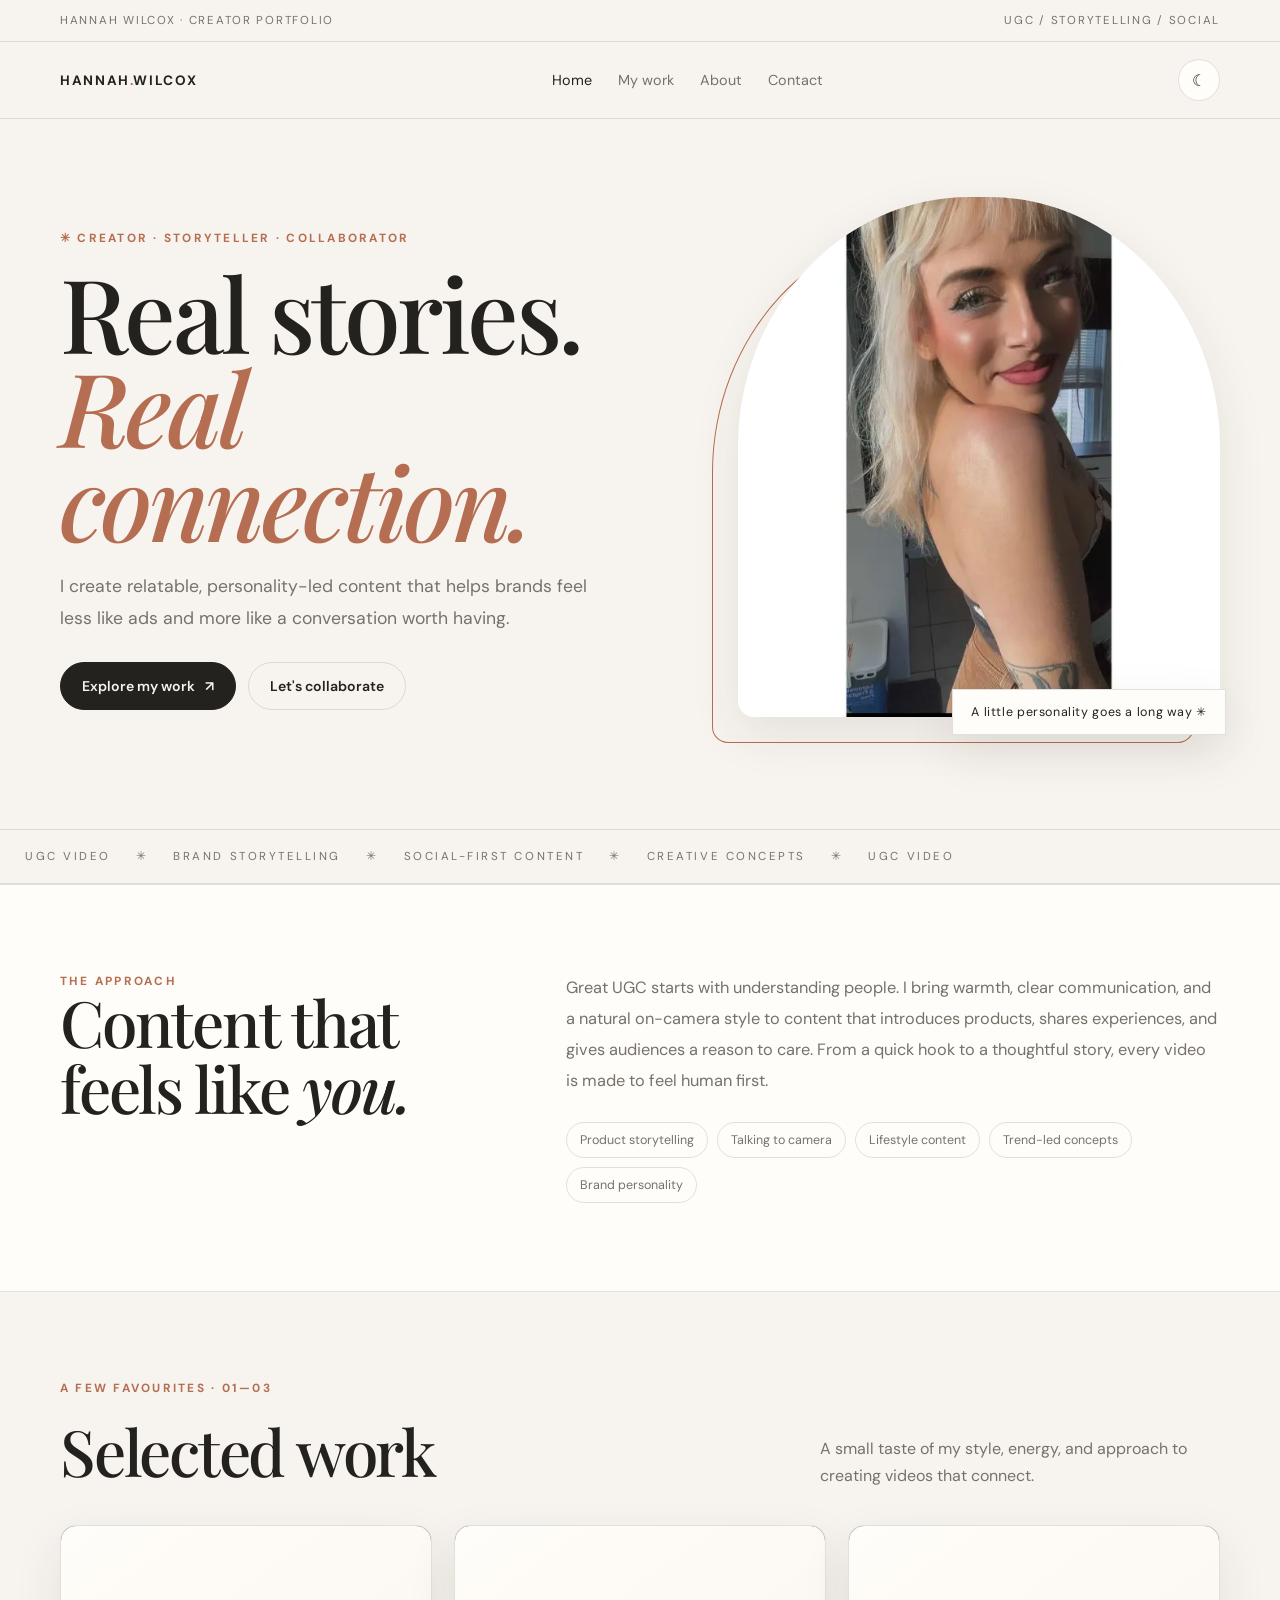
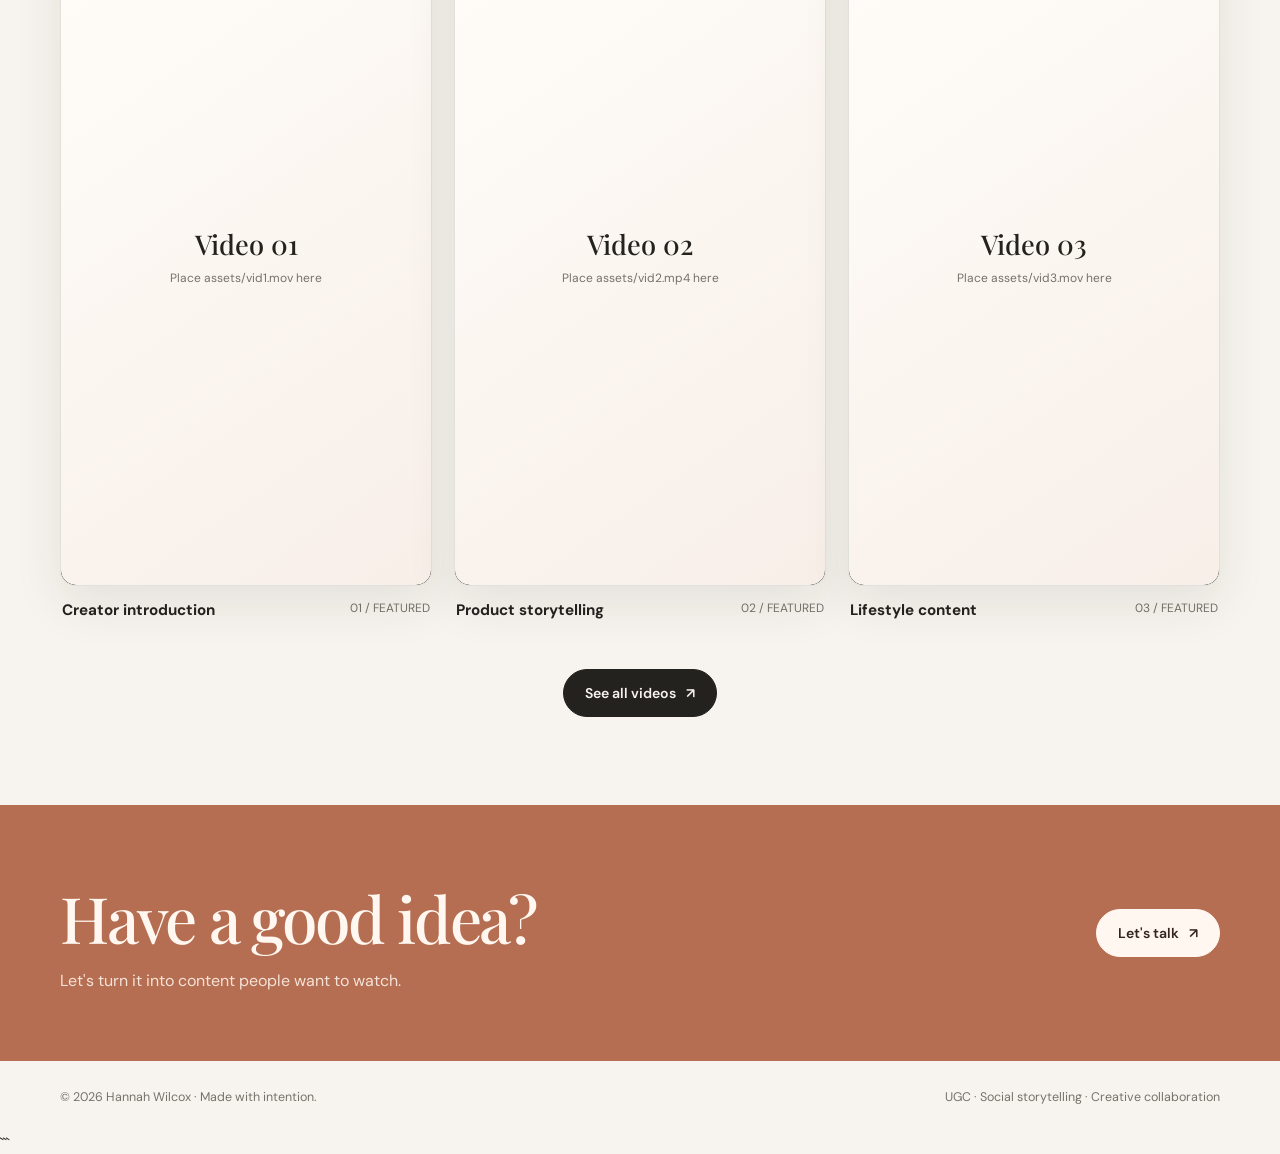
==== index.html @ 28f9214d "Update index.html" ====
<!doctype html><html lang="en" data-theme="light"><head><meta charset="utf-8"><meta name="viewport" content="width=device-width,initial-scale=1"><meta name="description" content="Hannah Wilcox — UGC creator and social media storyteller. Authentic, thoughtful content for brands."><title>Hannah Wilcox — UGC Creator</title><link rel="stylesheet" href="style.css"></head><body>
<div class="topline"><div class="wrap"><span>Hannah Wilcox · Creator portfolio</span><span>UGC / Storytelling / Social</span></div></div>
<header class="nav"><div class="wrap nav-inner"><a class="brand" href="index.html">HANNAH<span>.</span>WILCOX</a><nav class="navlinks"><a class="active" href="index.html">Home</a><a href="work.html">My work</a><a href="about.html">About</a><a href="contact.html">Contact</a></nav><div class="nav-actions"><button class="theme-toggle" data-theme-toggle aria-label="Toggle light and dark mode">☾</button><button class="menu-toggle" aria-label="Open menu" aria-expanded="false">☰</button></div></div></header>
<main><section class="hero"><div class="wrap hero-grid"><div><div class="eyebrow">✳ Creator · storyteller · collaborator</div><h1>Real stories.<br><em>Real connection.</em></h1><p class="hero-copy">I create relatable, personality-led content that helps brands feel less like ads and more like a conversation worth having.</p><div class="actions"><a class="btn" href="work.html">Explore my work <span>↗</span></a><a class="btn btn-outline" href="contact.html">Let's collaborate</a></div></div><div class="hero-photo"><img src="assets/pic1.webp" alt="Hannah Wilcox, UGC creator" onerror="this.style.objectFit='contain';this.style.padding='25px';this.alt='Add your portrait as assets/pic1.webp';this.src='data:image/svg+xml,%3Csvg xmlns=%22http://www.w3.org/2000/svg%22 width=%22600%22 height=%22700%22 viewBox=%220 0 600 700%22%3E%3Crect width=%22600%22 height=%22700%22 fill=%22%23e9ddd3%22/%3E%3Ctext x=%22300%22 y=%22330%22 text-anchor=%22middle%22 font-family=%22Arial%22 font-size=%2230%22 fill=%22%23776b60%22%3EAdd pic1.jpg%3C/text%3E%3Ctext x=%22300%22 y=%22370%22 text-anchor=%22middle%22 font-family=%22Arial%22 font-size=%2218%22 fill=%22%23776b60%22%3Eto the assets folder%3C/text%3E%3C/svg%3E';"><div class="photo-note">A little personality goes a long way ✳</div></div></div></section>
<div class="marquee"><span>UGC VIDEO</span>✳<span>BRAND STORYTELLING</span>✳<span>SOCIAL-FIRST CONTENT</span>✳<span>CREATIVE CONCEPTS</span>✳<span>UGC VIDEO</span></div>
<section class="section ugc-band"><div class="wrap ugc-grid"><div><div class="eyebrow">The approach</div><h2>Content that feels like <em>you.</em></h2></div><div><p class="ugc-text">Great UGC starts with understanding people. I bring warmth, clear communication, and a natural on-camera style to content that introduces products, shares experiences, and gives audiences a reason to care. From a quick hook to a thoughtful story, every video is made to feel human first.</p><div class="pill-list"><span class="pill">Product storytelling</span><span class="pill">Talking to camera</span><span class="pill">Lifestyle content</span><span class="pill">Trend-led concepts</span><span class="pill">Brand personality</span></div></div></div></section>
<section class="section"><div class="wrap"><div class="section-head"><div><div class="eyebrow">A few favourites · 01—03</div><h2>Selected work</h2></div><p>A small taste of my style, energy, and approach to creating videos that connect.</p></div><div class="video-grid" id="featured-videos"></div><div class="center-action"><a class="btn" href="work.html">See all videos <span>↗</span></a></div></div></section>
<section class="cta"><div class="wrap"><div><h2>Have a good idea?</h2><p>Let's turn it into content people want to watch.</p></div><a class="btn" href="contact.html">Let's talk <span>↗</span></a></div></section></main>
<footer class="footer"><div class="wrap"><span>© 2026 Hannah Wilcox · Made with intention.</span><span>UGC · Social storytelling · Creative collaboration</span></div></footer><script src="script.js"> ```html
<script src="script.js"></script>
<script>
const names = [
  'Creator introduction',
  'Product storytelling',
  'Lifestyle content'
];

const videoFiles = [
  'vid1.mov',
  'vid2.mp4',
  'vid3.mov'
];

document.getElementById('featured-videos').innerHTML = names.map((name, i) => `
  <article class="video-card">
    <div class="video-frame">
      <video data-video controls playsinline preload="metadata"
        src="assets/${videoFiles[i]}"></video>
      <div class="video-placeholder">
        <strong>Video 0${i + 1}</strong>
        <small>Place assets/${videoFiles[i]} here</small>
      </div>
    </div>
    <div class="video-meta">
      <h3>${name}</h3>
      <span>0${i + 1} / FEATURED</span>
    </div>
  </article>
`).join('');
</script>
</body>
</html>
```
---- style.css ----
@import url('https://fonts.googleapis.com/css2?family=DM+Sans:wght@400;500;600;700&family=Playfair+Display:wght@500;600;700&display=swap');
:root{--bg:#f7f4ef;--surface:#fffdf9;--text:#24221f;--muted:#77716a;--line:rgba(36,34,31,.13);--accent:#b56e51;--accent2:#e4b29b;--shadow:0 18px 50px rgba(49,35,25,.09)}
[data-theme="dark"]{--bg:#171715;--surface:#22221f;--text:#f5f0e9;--muted:#b8afa5;--line:rgba(245,240,233,.15);--accent:#e3a084;--accent2:#f3c4ae;--shadow:0 18px 50px rgba(0,0,0,.25)}
*{box-sizing:border-box}html{scroll-behavior:smooth}body{margin:0;background:var(--bg);color:var(--text);font-family:'DM Sans',sans-serif;transition:background .3s,color .3s}a{color:inherit;text-decoration:none}img,video{max-width:100%;display:block}button{font:inherit}.wrap{width:min(1160px,calc(100% - 42px));margin:auto}.topline{padding:13px 0;border-bottom:1px solid var(--line);font-size:.72rem;letter-spacing:.15em;text-transform:uppercase;color:var(--muted)}.topline .wrap{display:flex;justify-content:space-between;gap:12px}.nav{position:sticky;top:0;z-index:10;background:color-mix(in srgb,var(--bg) 90%,transparent);backdrop-filter:blur(16px);border-bottom:1px solid var(--line)}.nav-inner{height:76px;display:flex;align-items:center;justify-content:space-between;gap:24px}.brand{font-weight:700;letter-spacing:.12em;font-size:.85rem;text-transform:uppercase}.brand span{color:var(--accent)}.navlinks{display:flex;align-items:center;gap:26px;font-size:.9rem}.navlinks a{color:var(--muted);transition:color .2s}.navlinks a:hover,.navlinks a.active{color:var(--text)}.nav-actions{display:flex;align-items:center;gap:12px}.theme-toggle{border:1px solid var(--line);background:var(--surface);color:var(--text);border-radius:999px;width:42px;height:42px;cursor:pointer;display:grid;place-items:center}.menu-toggle{display:none;border:1px solid var(--line);background:var(--surface);color:var(--text);border-radius:50%;width:42px;height:42px}.btn{position:relative;overflow:hidden;display:inline-flex;align-items:center;justify-content:center;gap:10px;padding:14px 21px;border-radius:999px;background:var(--text);color:var(--bg);border:1px solid var(--text);font-weight:600;font-size:.88rem;transition:transform .25s,box-shadow .25s,background .25s;cursor:pointer}.btn:before{content:"";position:absolute;top:-60%;left:-70%;width:45%;height:220%;transform:rotate(25deg);background:linear-gradient(90deg,transparent,rgba(255,255,255,.58),transparent);transition:left .65s}.btn:hover:before{left:135%}.btn:hover{transform:translateY(-3px);box-shadow:0 8px 26px color-mix(in srgb,var(--accent) 35%,transparent)}.btn-outline{background:transparent;color:var(--text);border-color:var(--line)}.eyebrow{font-size:.74rem;text-transform:uppercase;letter-spacing:.19em;color:var(--accent);font-weight:700}.hero{padding:78px 0 86px}.hero-grid{display:grid;grid-template-columns:1.05fr .95fr;align-items:center;gap:clamp(35px,7vw,100px)}h1,h2,h3,p{margin-top:0}h1,h2,.serif{font-family:'Playfair Display',serif;font-weight:500;letter-spacing:-.035em}h1{font-size:clamp(3.6rem,8vw,7.5rem);line-height:.92;margin:19px 0 24px}h1 em{font-style:italic;color:var(--accent)}.hero-copy{font-size:1.1rem;line-height:1.8;color:var(--muted);max-width:570px}.actions{display:flex;flex-wrap:wrap;gap:12px;margin-top:28px}.hero-photo{position:relative;padding:0 0 26px 26px}.hero-photo:before{content:"";position:absolute;inset:26px 26px 0 0;border:1px solid var(--accent);border-radius:48% 48% 16px 16px}.hero-photo img{position:relative;width:100%;height:520px;object-fit:cover;border-radius:48% 48% 16px 16px;background:var(--surface);box-shadow:var(--shadow)}.photo-note{position:absolute;right:-6px;bottom:8px;background:var(--surface);border:1px solid var(--line);padding:14px 18px;box-shadow:var(--shadow);font-size:.78rem;letter-spacing:.05em}.marquee{overflow:hidden;border-block:1px solid var(--line);padding:19px 0;color:var(--muted);font-size:.72rem;letter-spacing:.22em;text-transform:uppercase;white-space:nowrap}.marquee span{padding:0 25px}.section{padding:88px 0}.section-head{display:flex;align-items:end;justify-content:space-between;gap:25px;margin-bottom:32px}.section-head h2,.page-intro h1{font-size:clamp(2.5rem,5vw,4.5rem);margin:12px 0 0}.section-head p{color:var(--muted);max-width:400px;line-height:1.7;margin-bottom:4px}.ugc-band{background:var(--surface);border-block:1px solid var(--line)}.ugc-grid{display:grid;grid-template-columns:.8fr 1.2fr;gap:70px;align-items:start}.ugc-grid h2{font-size:clamp(2.8rem,5vw,4.8rem);line-height:1.03}.ugc-text{color:var(--muted);line-height:1.9;font-size:1.02rem}.pill-list{display:flex;flex-wrap:wrap;gap:9px;margin-top:25px}.pill{border:1px solid var(--line);border-radius:999px;padding:9px 13px;font-size:.78rem;color:var(--muted)}.video-grid{display:grid;grid-template-columns:repeat(3,minmax(0,1fr));gap:22px}.video-card{min-width:0}.video-frame{aspect-ratio:9/16;position:relative;overflow:hidden;border-radius:16px;background:var(--surface);border:1px solid var(--line);box-shadow:var(--shadow)}.video-frame video{width:100%;height:100%;object-fit:cover}.video-placeholder{position:absolute;inset:0;display:flex;flex-direction:column;align-items:center;justify-content:center;text-align:center;padding:20px;color:var(--muted);background:linear-gradient(145deg,var(--surface),color-mix(in srgb,var(--accent) 10%,var(--surface)))}.video-placeholder strong{font-family:'Playfair Display',serif;font-size:1.7rem;color:var(--text);font-weight:500}.video-placeholder small{margin-top:8px;font-size:.75rem}.video-meta{display:flex;justify-content:space-between;gap:10px;padding:14px 2px}.video-meta h3{font-size:.95rem;margin:0}.video-meta span{font-size:.75rem;color:var(--muted)}.center-action{text-align:center;margin-top:35px}.cta{padding:70px 0;background:var(--accent);color:#fff7f0}.cta .wrap{display:flex;align-items:center;justify-content:space-between;gap:30px}.cta h2{font-size:clamp(2.4rem,5vw,4rem);margin:0 0 10px}.cta p{margin:0;color:rgba(255,247,240,.85)}.cta .btn{background:#fff7f0;color:#34251e;border-color:#fff7f0;flex-shrink:0}.footer{padding:28px 0;color:var(--muted);font-size:.78rem}.footer .wrap{display:flex;justify-content:space-between;gap:15px;flex-wrap:wrap}.page-intro{padding:78px 0 45px}.page-intro p{max-width:620px;color:var(--muted);line-height:1.8;font-size:1.05rem;margin-top:20px}.work-grid{display:grid;grid-template-columns:repeat(4,minmax(0,1fr));gap:24px 17px;padding-bottom:85px}.work-grid .video-frame{border-radius:12px}.work-grid .video-placeholder strong{font-size:1.25rem}.about-grid,.contact-grid{display:grid;grid-template-columns:.85fr 1.15fr;gap:clamp(35px,7vw,95px);align-items:start}.portrait{position:sticky;top:120px}.portrait img{width:100%;height:550px;object-fit:cover;border-radius:48% 48% 15px 15px;background:var(--surface);box-shadow:var(--shadow)}.portrait-caption{margin-top:15px;color:var(--muted);font-size:.78rem;letter-spacing:.08em;text-transform:uppercase}.prose{color:var(--muted);line-height:1.95}.prose h2{font-size:2.4rem;color:var(--text);margin:38px 0 12px}.prose h2:first-child{margin-top:0}.prose strong{color:var(--text)}.experience-list{list-style:none;padding:0;margin:20px 0}.experience-list li{border-top:1px solid var(--line);padding:18px 0}.experience-list li:last-child{border-bottom:1px solid var(--line)}.contact-options{display:grid;gap:13px;margin:28px 0}.contact-option{padding:20px;border:1px solid var(--line);border-radius:15px;background:var(--surface);display:flex;align-items:center;justify-content:space-between;gap:15px;transition:transform .2s,border-color .2s}.contact-option:hover{transform:translateY(-3px);border-color:var(--accent)}.contact-option small{display:block;color:var(--muted);margin-bottom:5px}.contact-option strong{font-size:1rem;overflow-wrap:anywhere}.contact-option .arrow{color:var(--accent);font-size:1.3rem}.contact-note{color:var(--muted);line-height:1.8}.fineprint{font-size:.8rem;color:var(--muted);line-height:1.7}.hidden{display:none!important}
@media(max-width:850px){.navlinks{gap:15px}.navlinks a{font-size:.82rem}.hero-grid{gap:35px}.hero-photo img{height:430px}.ugc-grid{gap:35px}.work-grid{grid-template-columns:repeat(3,minmax(0,1fr))}.about-grid,.contact-grid{gap:35px}.portrait img{height:440px}}
@media(max-width:650px){.wrap{width:min(100% - 30px,1160px)}.topline .wrap{font-size:.62rem}.nav-inner{height:67px}.menu-toggle{display:grid;place-items:center}.navlinks{display:none;position:absolute;top:66px;left:0;right:0;padding:18px 22px 22px;background:var(--bg);border-bottom:1px solid var(--line);flex-direction:column;align-items:stretch;gap:0}.navlinks.open{display:flex}.navlinks a{padding:13px 0;border-bottom:1px solid var(--line);font-size:.95rem}.navlinks a:last-child{border-bottom:0}.hero{padding:50px 0 60px}.hero-grid{grid-template-columns:1fr;gap:38px}.hero-copy{font-size:1rem}.hero-photo{max-width:440px;margin:auto;width:100%}.hero-photo img{height:460px}.section{padding:62px 0}.section-head{align-items:start;flex-direction:column}.ugc-grid{grid-template-columns:1fr;gap:12px}.video-grid{gap:12px}.video-frame{border-radius:10px}.video-placeholder{padding:8px}.video-placeholder strong{font-size:1.1rem}.video-placeholder small{font-size:.65rem}.video-meta{display:block}.video-meta h3{font-size:.8rem;margin-bottom:4px}.video-meta span{font-size:.68rem}.cta .wrap{align-items:flex-start;flex-direction:column}.work-grid{grid-template-columns:repeat(2,minmax(0,1fr));gap:20px 12px}.page-intro{padding:55px 0 30px}.about-grid,.contact-grid{grid-template-columns:1fr}.portrait{position:static;max-width:420px}.portrait img{height:440px}.contact-option{padding:16px}.footer .wrap{flex-direction:column}.actions .btn{width:100%}}
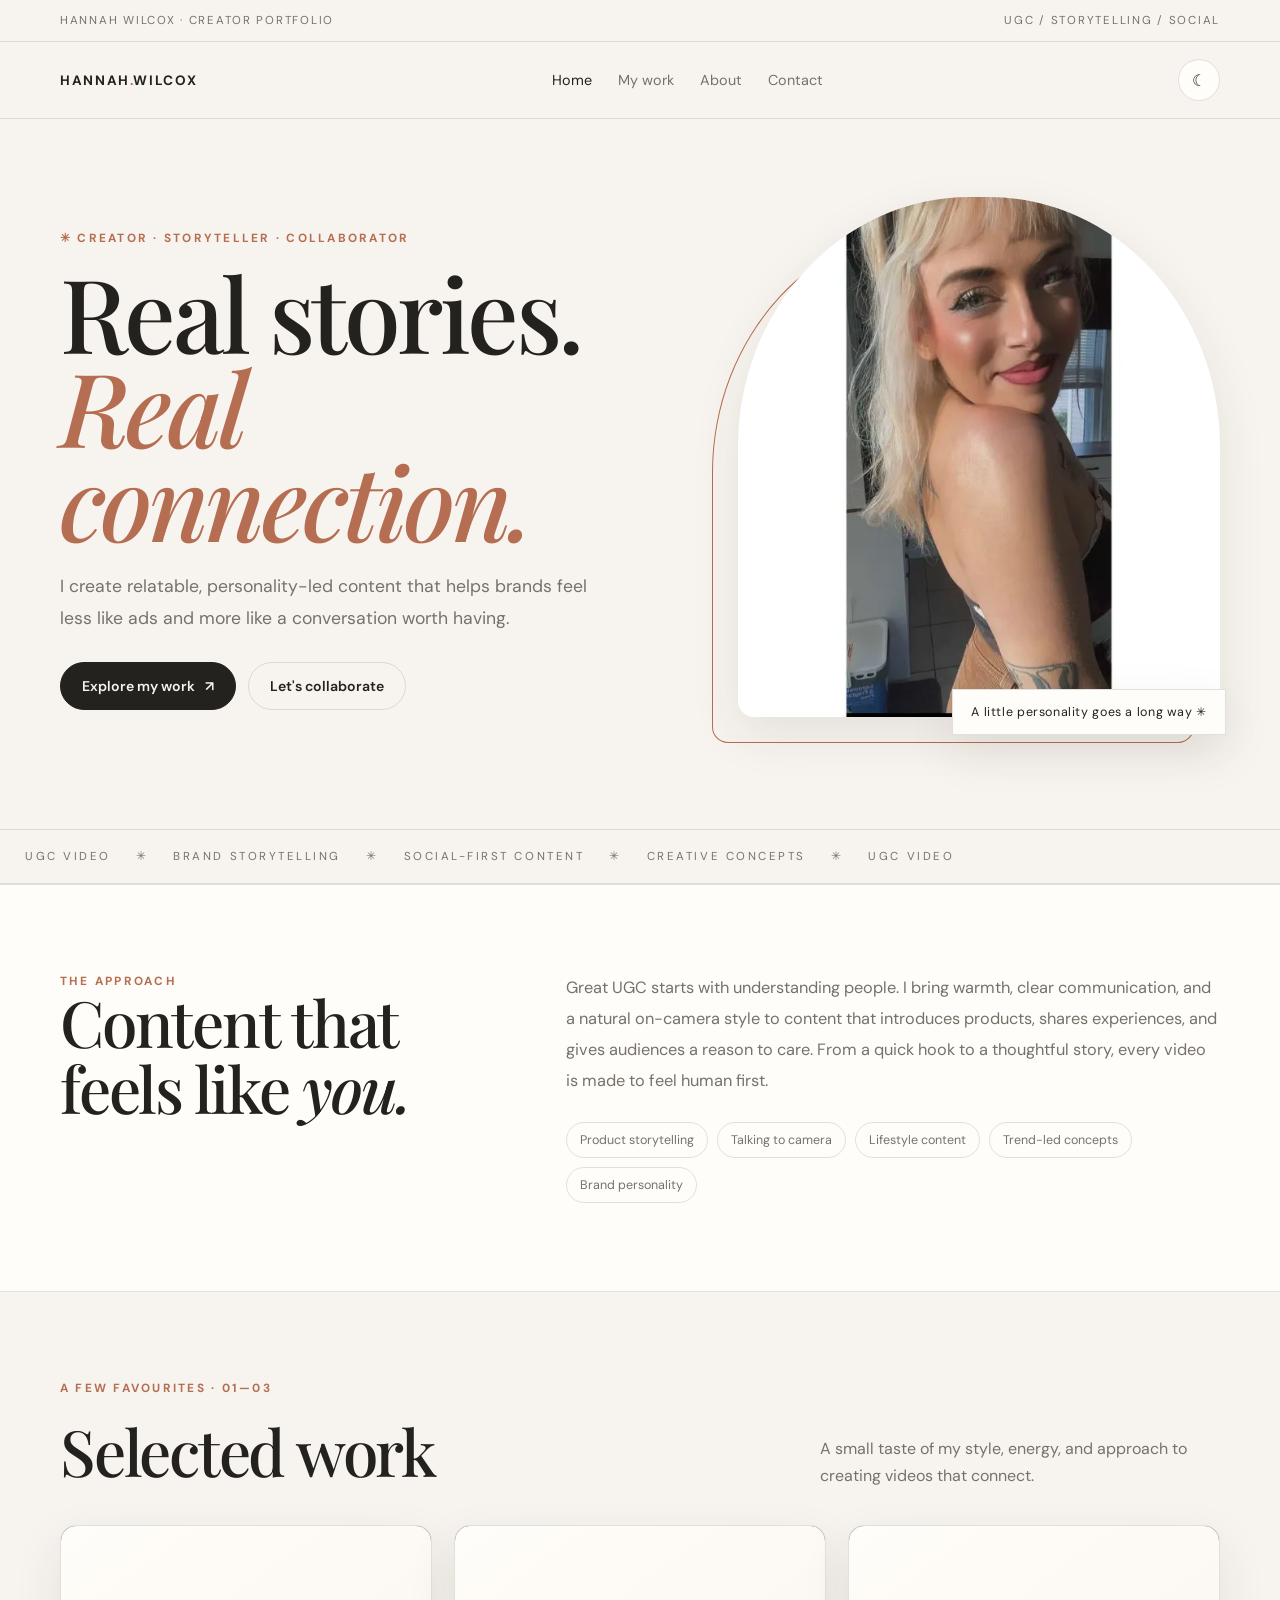
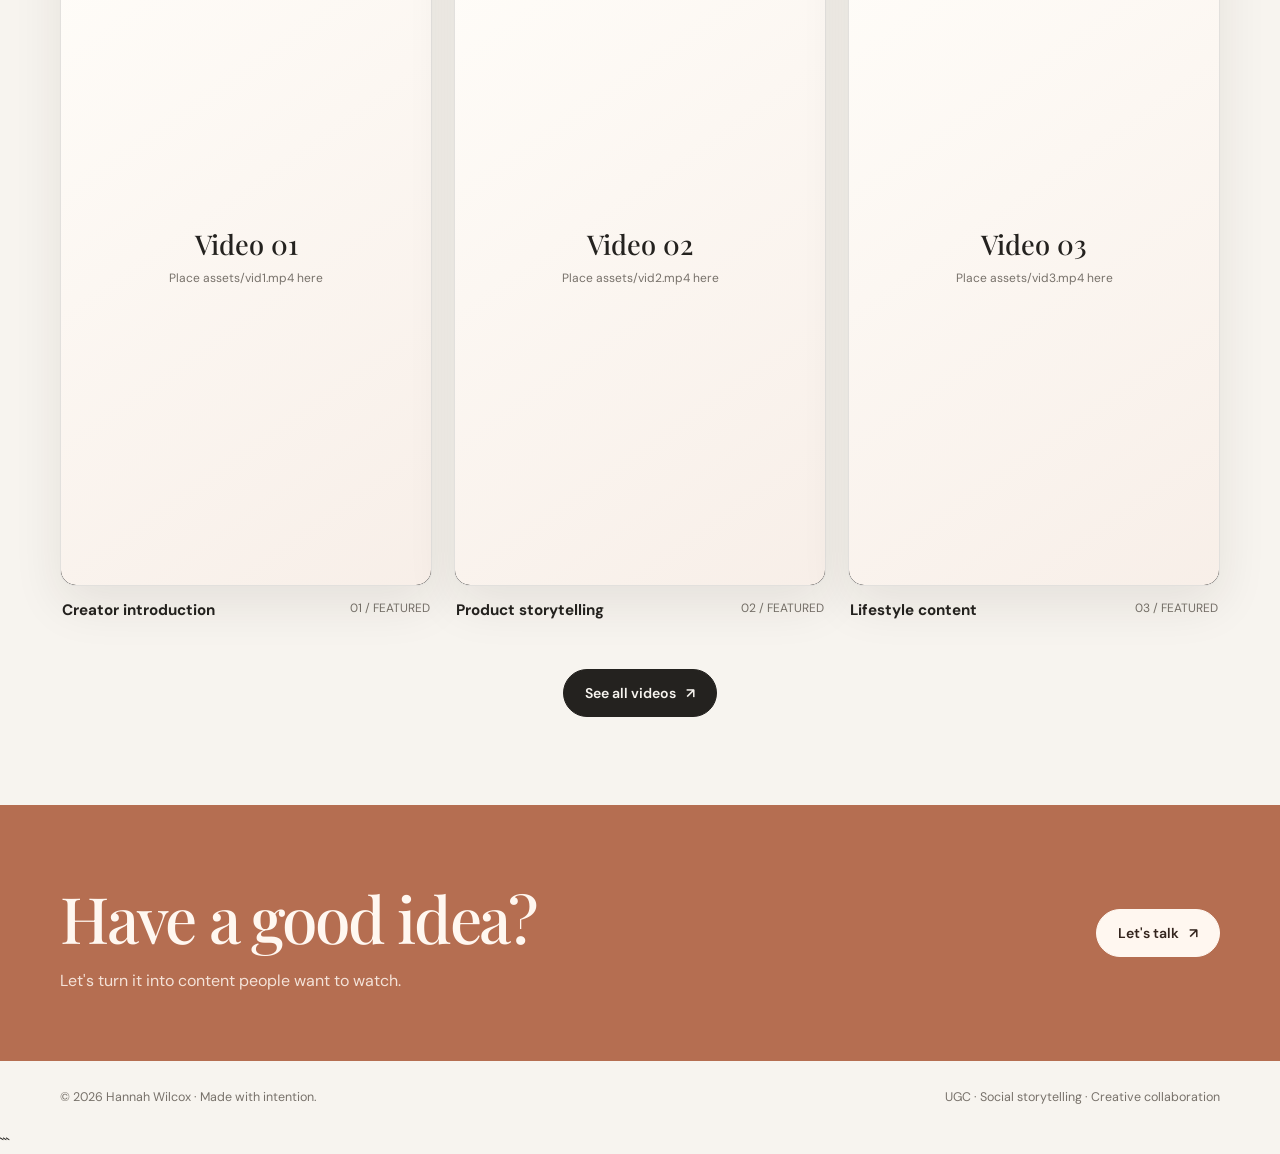
==== commit df3de1a0: "Update index.html" ====
--- a/index.html
+++ b/index.html
@@ -17,9 +17,9 @@
 ];
 
 const videoFiles = [
-  'vid1.mov',
+  'vid1.mp4',
   'vid2.mp4',
-  'vid3.mov'
+  'vid3.mp4'
 ];
 
 document.getElementById('featured-videos').innerHTML = names.map((name, i) => `
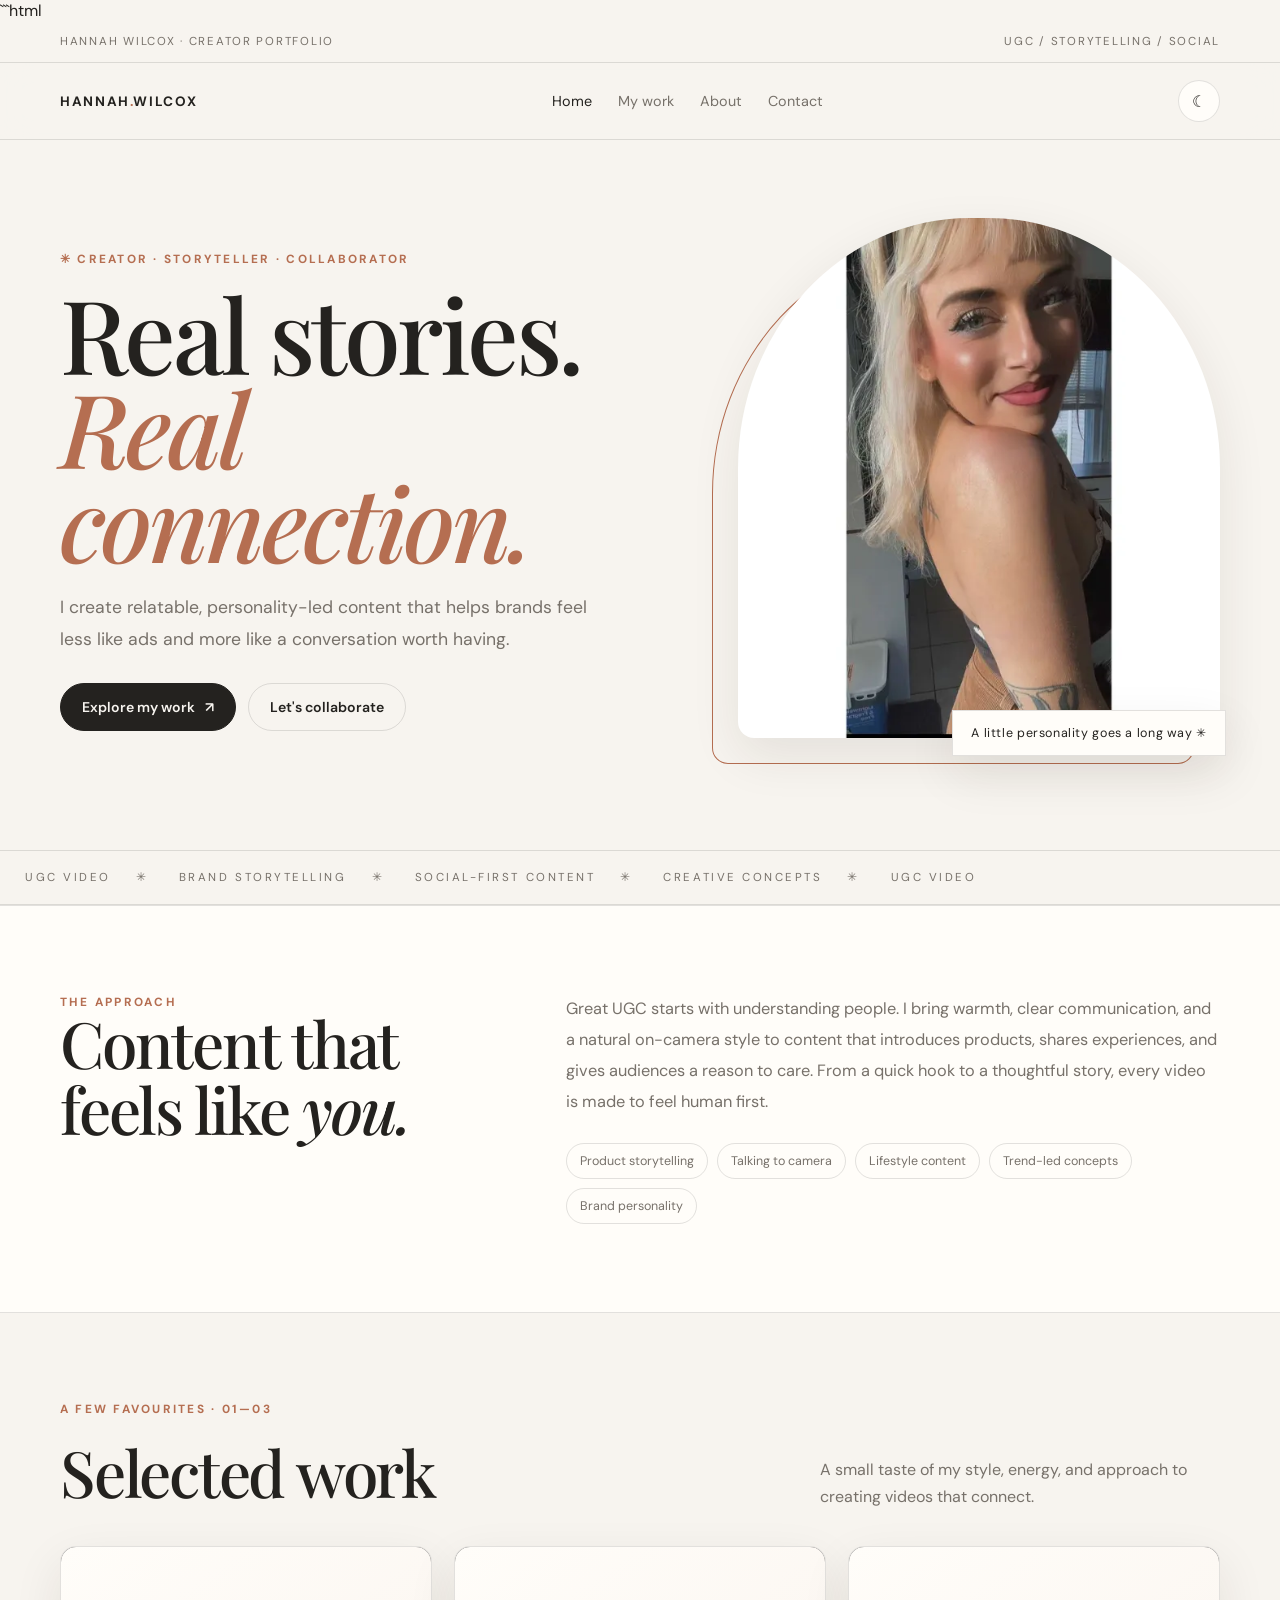
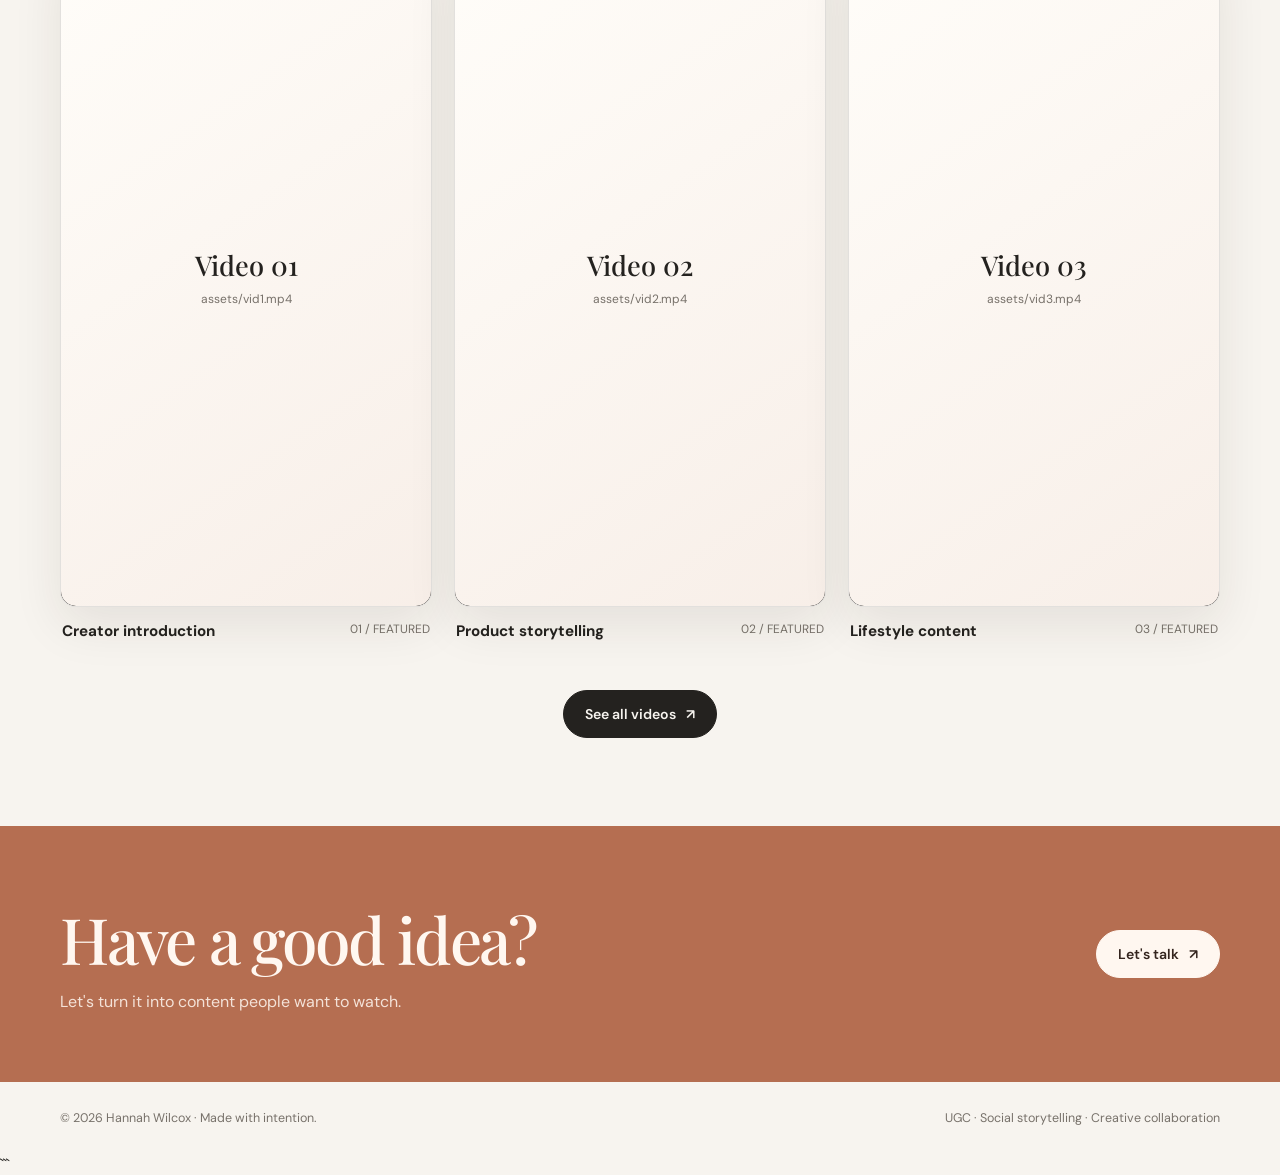
==== commit 7b69d291: "Update index.html" ====
--- a/index.html
+++ b/index.html
@@ -1,14 +1,124 @@
+```html
+<!doctype html>
+<html lang="en" data-theme="light">
+<head>
+  <meta charset="utf-8">
+  <meta name="viewport" content="width=device-width,initial-scale=1">
+  <meta name="description" content="Hannah Wilcox — UGC creator and social media storyteller. Authentic, thoughtful content for brands.">
+  <title>Hannah Wilcox — UGC Creator</title>
+  <link rel="stylesheet" href="style.css">
+</head>
+<body>
 
-<!doctype html><html lang="en" data-theme="light"><head><meta charset="utf-8"><meta name="viewport" content="width=device-width,initial-scale=1"><meta name="description" content="Hannah Wilcox — UGC creator and social media storyteller. Authentic, thoughtful content for brands."><title>Hannah Wilcox — UGC Creator</title><link rel="stylesheet" href="style.css"></head><body>
-<div class="topline"><div class="wrap"><span>Hannah Wilcox · Creator portfolio</span><span>UGC / Storytelling / Social</span></div></div>
-<header class="nav"><div class="wrap nav-inner"><a class="brand" href="index.html">HANNAH<span>.</span>WILCOX</a><nav class="navlinks"><a class="active" href="index.html">Home</a><a href="work.html">My work</a><a href="about.html">About</a><a href="contact.html">Contact</a></nav><div class="nav-actions"><button class="theme-toggle" data-theme-toggle aria-label="Toggle light and dark mode">☾</button><button class="menu-toggle" aria-label="Open menu" aria-expanded="false">☰</button></div></div></header>
-<main><section class="hero"><div class="wrap hero-grid"><div><div class="eyebrow">✳ Creator · storyteller · collaborator</div><h1>Real stories.<br><em>Real connection.</em></h1><p class="hero-copy">I create relatable, personality-led content that helps brands feel less like ads and more like a conversation worth having.</p><div class="actions"><a class="btn" href="work.html">Explore my work <span>↗</span></a><a class="btn btn-outline" href="contact.html">Let's collaborate</a></div></div><div class="hero-photo"><img src="assets/pic1.webp" alt="Hannah Wilcox, UGC creator" onerror="this.style.objectFit='contain';this.style.padding='25px';this.alt='Add your portrait as assets/pic1.webp';this.src='data:image/svg+xml,%3Csvg xmlns=%22http://www.w3.org/2000/svg%22 width=%22600%22 height=%22700%22 viewBox=%220 0 600 700%22%3E%3Crect width=%22600%22 height=%22700%22 fill=%22%23e9ddd3%22/%3E%3Ctext x=%22300%22 y=%22330%22 text-anchor=%22middle%22 font-family=%22Arial%22 font-size=%2230%22 fill=%22%23776b60%22%3EAdd pic1.jpg%3C/text%3E%3Ctext x=%22300%22 y=%22370%22 text-anchor=%22middle%22 font-family=%22Arial%22 font-size=%2218%22 fill=%22%23776b60%22%3Eto the assets folder%3C/text%3E%3C/svg%3E';"><div class="photo-note">A little personality goes a long way ✳</div></div></div></section>
-<div class="marquee"><span>UGC VIDEO</span>✳<span>BRAND STORYTELLING</span>✳<span>SOCIAL-FIRST CONTENT</span>✳<span>CREATIVE CONCEPTS</span>✳<span>UGC VIDEO</span></div>
-<section class="section ugc-band"><div class="wrap ugc-grid"><div><div class="eyebrow">The approach</div><h2>Content that feels like <em>you.</em></h2></div><div><p class="ugc-text">Great UGC starts with understanding people. I bring warmth, clear communication, and a natural on-camera style to content that introduces products, shares experiences, and gives audiences a reason to care. From a quick hook to a thoughtful story, every video is made to feel human first.</p><div class="pill-list"><span class="pill">Product storytelling</span><span class="pill">Talking to camera</span><span class="pill">Lifestyle content</span><span class="pill">Trend-led concepts</span><span class="pill">Brand personality</span></div></div></div></section>
-<section class="section"><div class="wrap"><div class="section-head"><div><div class="eyebrow">A few favourites · 01—03</div><h2>Selected work</h2></div><p>A small taste of my style, energy, and approach to creating videos that connect.</p></div><div class="video-grid" id="featured-videos"></div><div class="center-action"><a class="btn" href="work.html">See all videos <span>↗</span></a></div></div></section>
-<section class="cta"><div class="wrap"><div><h2>Have a good idea?</h2><p>Let's turn it into content people want to watch.</p></div><a class="btn" href="contact.html">Let's talk <span>↗</span></a></div></section></main>
-<footer class="footer"><div class="wrap"><span>© 2026 Hannah Wilcox · Made with intention.</span><span>UGC · Social storytelling · Creative collaboration</span></div></footer><script src="script.js"> ```html
+<div class="topline">
+  <div class="wrap">
+    <span>Hannah Wilcox · Creator portfolio</span>
+    <span>UGC / Storytelling / Social</span>
+  </div>
+</div>
+
+<header class="nav">
+  <div class="wrap nav-inner">
+    <a class="brand" href="index.html">HANNAH<span>.</span>WILCOX</a>
+    <nav class="navlinks">
+      <a class="active" href="index.html">Home</a>
+      <a href="work.html">My work</a>
+      <a href="about.html">About</a>
+      <a href="contact.html">Contact</a>
+    </nav>
+    <div class="nav-actions">
+      <button class="theme-toggle" data-theme-toggle aria-label="Toggle light and dark mode">☾</button>
+      <button class="menu-toggle" aria-label="Open menu" aria-expanded="false">☰</button>
+    </div>
+  </div>
+</header>
+
+<main>
+  <section class="hero">
+    <div class="wrap hero-grid">
+      <div>
+        <div class="eyebrow">✳ Creator · storyteller · collaborator</div>
+        <h1>Real stories.<br><em>Real connection.</em></h1>
+        <p class="hero-copy">I create relatable, personality-led content that helps brands feel less like ads and more like a conversation worth having.</p>
+        <div class="actions">
+          <a class="btn" href="work.html">Explore my work <span>↗</span></a>
+          <a class="btn btn-outline" href="contact.html">Let's collaborate</a>
+        </div>
+      </div>
+
+      <div class="hero-photo">
+        <img src="assets/pic1.webp" alt="Hannah Wilcox, UGC creator"
+          onerror="this.style.objectFit='contain';this.style.padding='25px';this.alt='Add your portrait as assets/pic1.webp';this.src='data:image/svg+xml,%3Csvg xmlns=%22http://www.w3.org/2000/svg%22 width=%22600%22 height=%22700%22 viewBox=%220 0 600 700%22%3E%3Crect width=%22600%22 height=%22700%22 fill=%22%23e9ddd3%22/%3E%3Ctext x=%22300%22 y=%22330%22 text-anchor=%22middle%22 font-family=%22Arial%22 font-size=%2230%22 fill=%22%23776b60%22%3EAdd pic1.jpg%3C/text%3E%3Ctext x=%22300%22 y=%22370%22 text-anchor=%22middle%22 font-family=%22Arial%22 font-size=%2218%22 fill=%22%23776b60%22%3Eto the assets folder%3C/text%3E%3C/svg%3E';">
+        <div class="photo-note">A little personality goes a long way ✳</div>
+      </div>
+    </div>
+  </section>
+
+  <div class="marquee">
+    <span>UGC VIDEO</span>✳
+    <span>BRAND STORYTELLING</span>✳
+    <span>SOCIAL-FIRST CONTENT</span>✳
+    <span>CREATIVE CONCEPTS</span>✳
+    <span>UGC VIDEO</span>
+  </div>
+
+  <section class="section ugc-band">
+    <div class="wrap ugc-grid">
+      <div>
+        <div class="eyebrow">The approach</div>
+        <h2>Content that feels like <em>you.</em></h2>
+      </div>
+      <div>
+        <p class="ugc-text">Great UGC starts with understanding people. I bring warmth, clear communication, and a natural on-camera style to content that introduces products, shares experiences, and gives audiences a reason to care. From a quick hook to a thoughtful story, every video is made to feel human first.</p>
+        <div class="pill-list">
+          <span class="pill">Product storytelling</span>
+          <span class="pill">Talking to camera</span>
+          <span class="pill">Lifestyle content</span>
+          <span class="pill">Trend-led concepts</span>
+          <span class="pill">Brand personality</span>
+        </div>
+      </div>
+    </div>
+  </section>
+
+  <section class="section">
+    <div class="wrap">
+      <div class="section-head">
+        <div>
+          <div class="eyebrow">A few favourites · 01—03</div>
+          <h2>Selected work</h2>
+        </div>
+        <p>A small taste of my style, energy, and approach to creating videos that connect.</p>
+      </div>
+
+      <div class="video-grid" id="featured-videos"></div>
+
+      <div class="center-action">
+        <a class="btn" href="work.html">See all videos <span>↗</span></a>
+      </div>
+    </div>
+  </section>
+
+  <section class="cta">
+    <div class="wrap">
+      <div>
+        <h2>Have a good idea?</h2>
+        <p>Let's turn it into content people want to watch.</p>
+      </div>
+      <a class="btn" href="contact.html">Let's talk <span>↗</span></a>
+    </div>
+  </section>
+</main>
+
+<footer class="footer">
+  <div class="wrap">
+    <span>© 2026 Hannah Wilcox · Made with intention.</span>
+    <span>UGC · Social storytelling · Creative collaboration</span>
+  </div>
+</footer>
+
 <script src="script.js"></script>
+
 <script>
 const names = [
   'Creator introduction',
@@ -25,11 +135,10 @@
 document.getElementById('featured-videos').innerHTML = names.map((name, i) => `
   <article class="video-card">
     <div class="video-frame">
-      <video data-video controls playsinline preload="metadata"
-        src="assets/${videoFiles[i]}"></video>
+      <video data-video controls playsinline preload="metadata" src="assets/${videoFiles[i]}"></video>
       <div class="video-placeholder">
         <strong>Video 0${i + 1}</strong>
-        <small>Place assets/${videoFiles[i]} here</small>
+        <small>assets/${videoFiles[i]}</small>
       </div>
     </div>
     <div class="video-meta">
@@ -39,6 +148,7 @@
   </article>
 `).join('');
 </script>
+
 </body>
 </html>
 ```
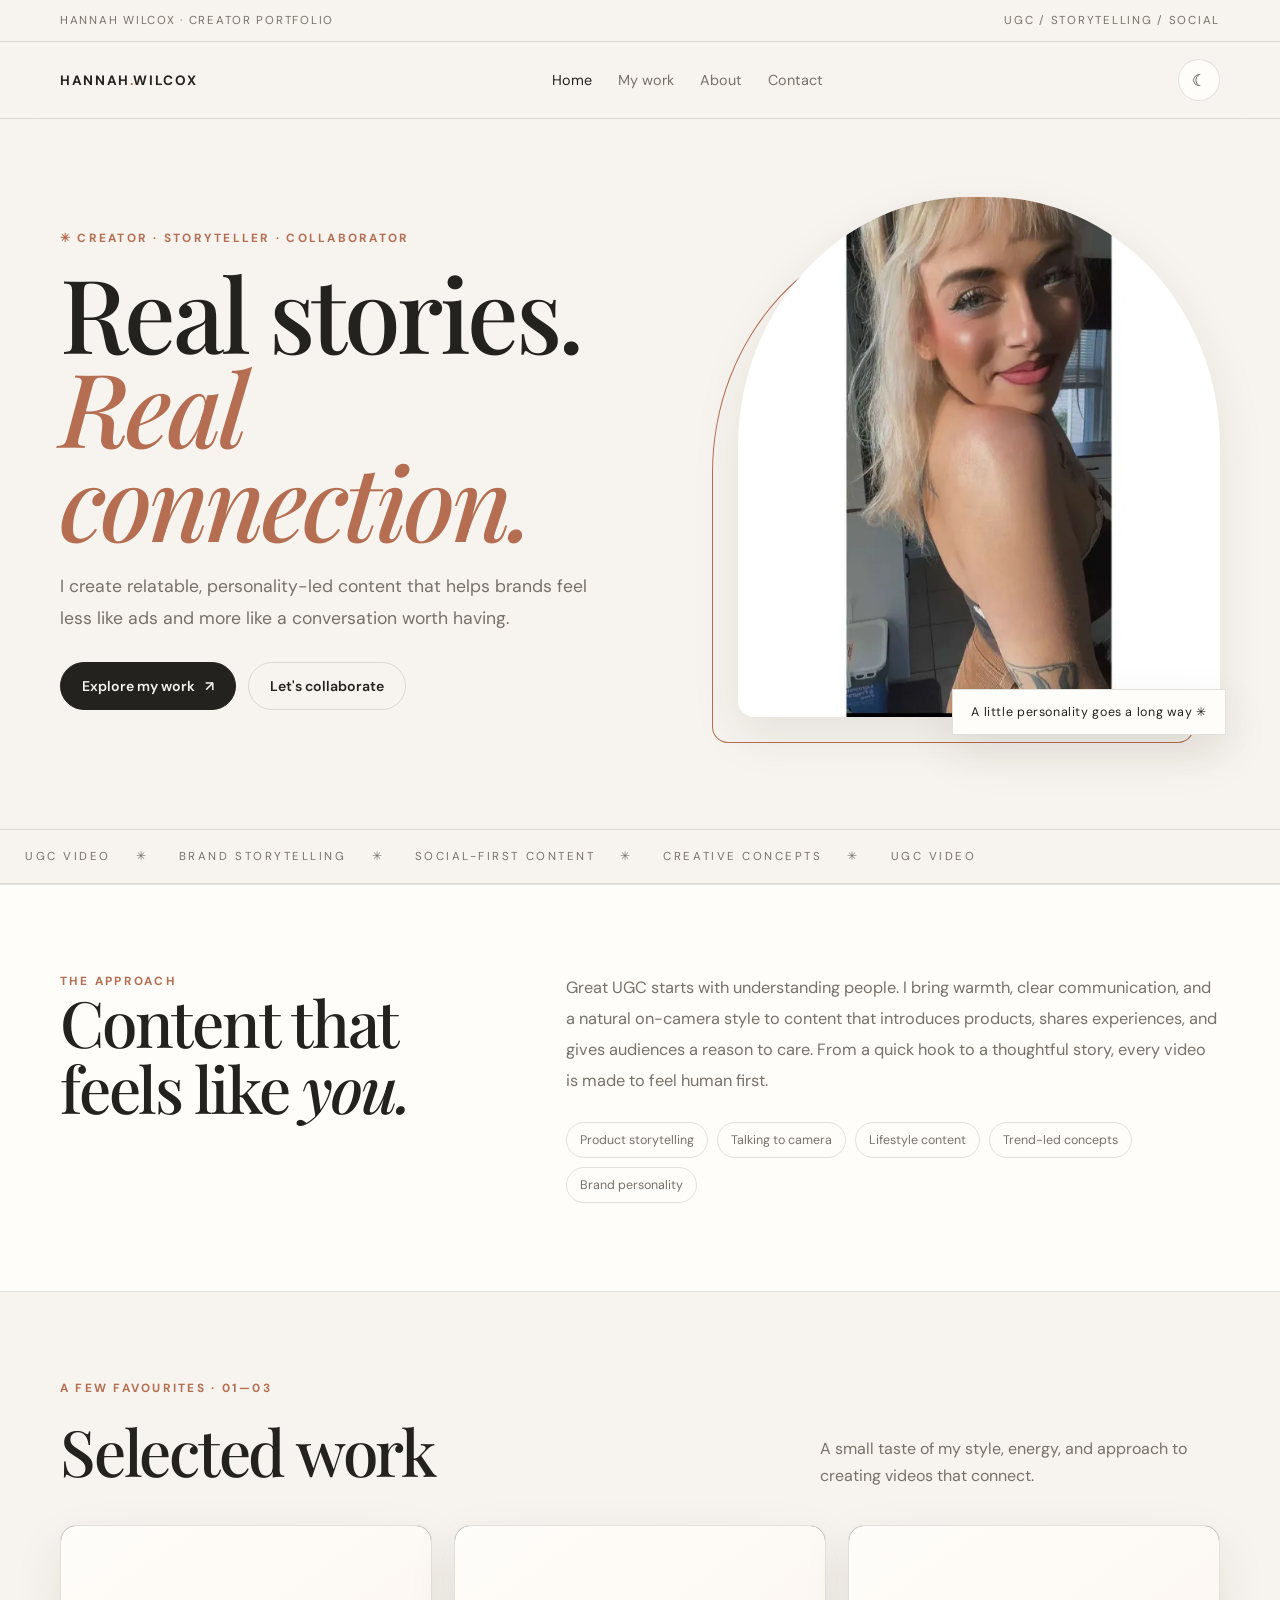
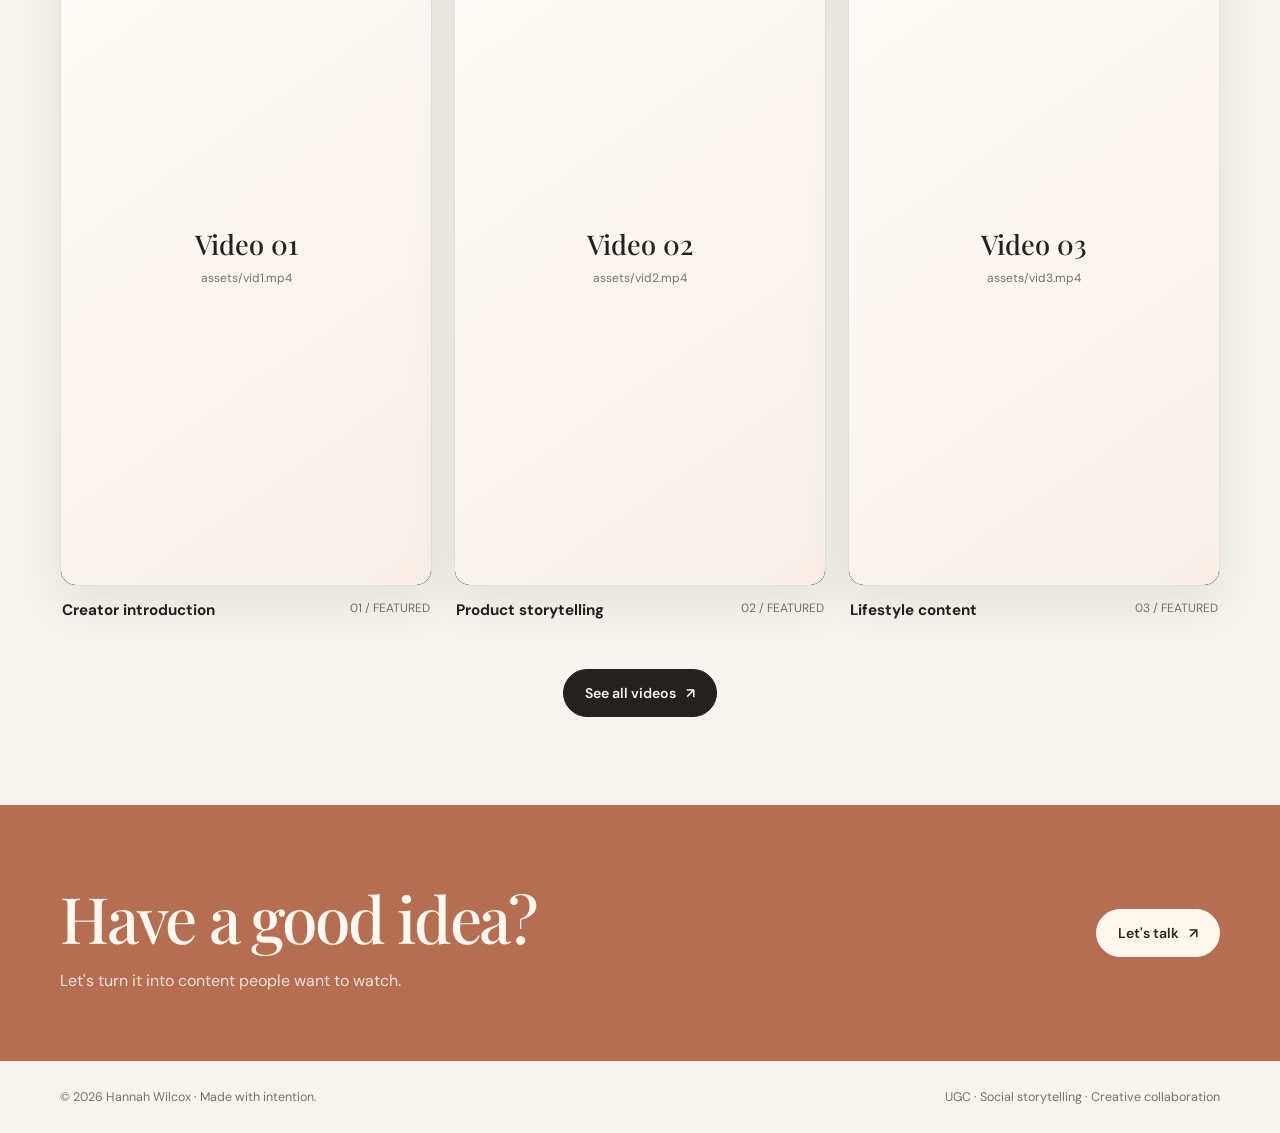
==== commit 4ba24b15: "Update index.html" ====
--- a/index.html
+++ b/index.html
@@ -1,4 +1,4 @@
-```html
+
 <!doctype html>
 <html lang="en" data-theme="light">
 <head>
@@ -151,4 +151,3 @@
 
 </body>
 </html>
-```
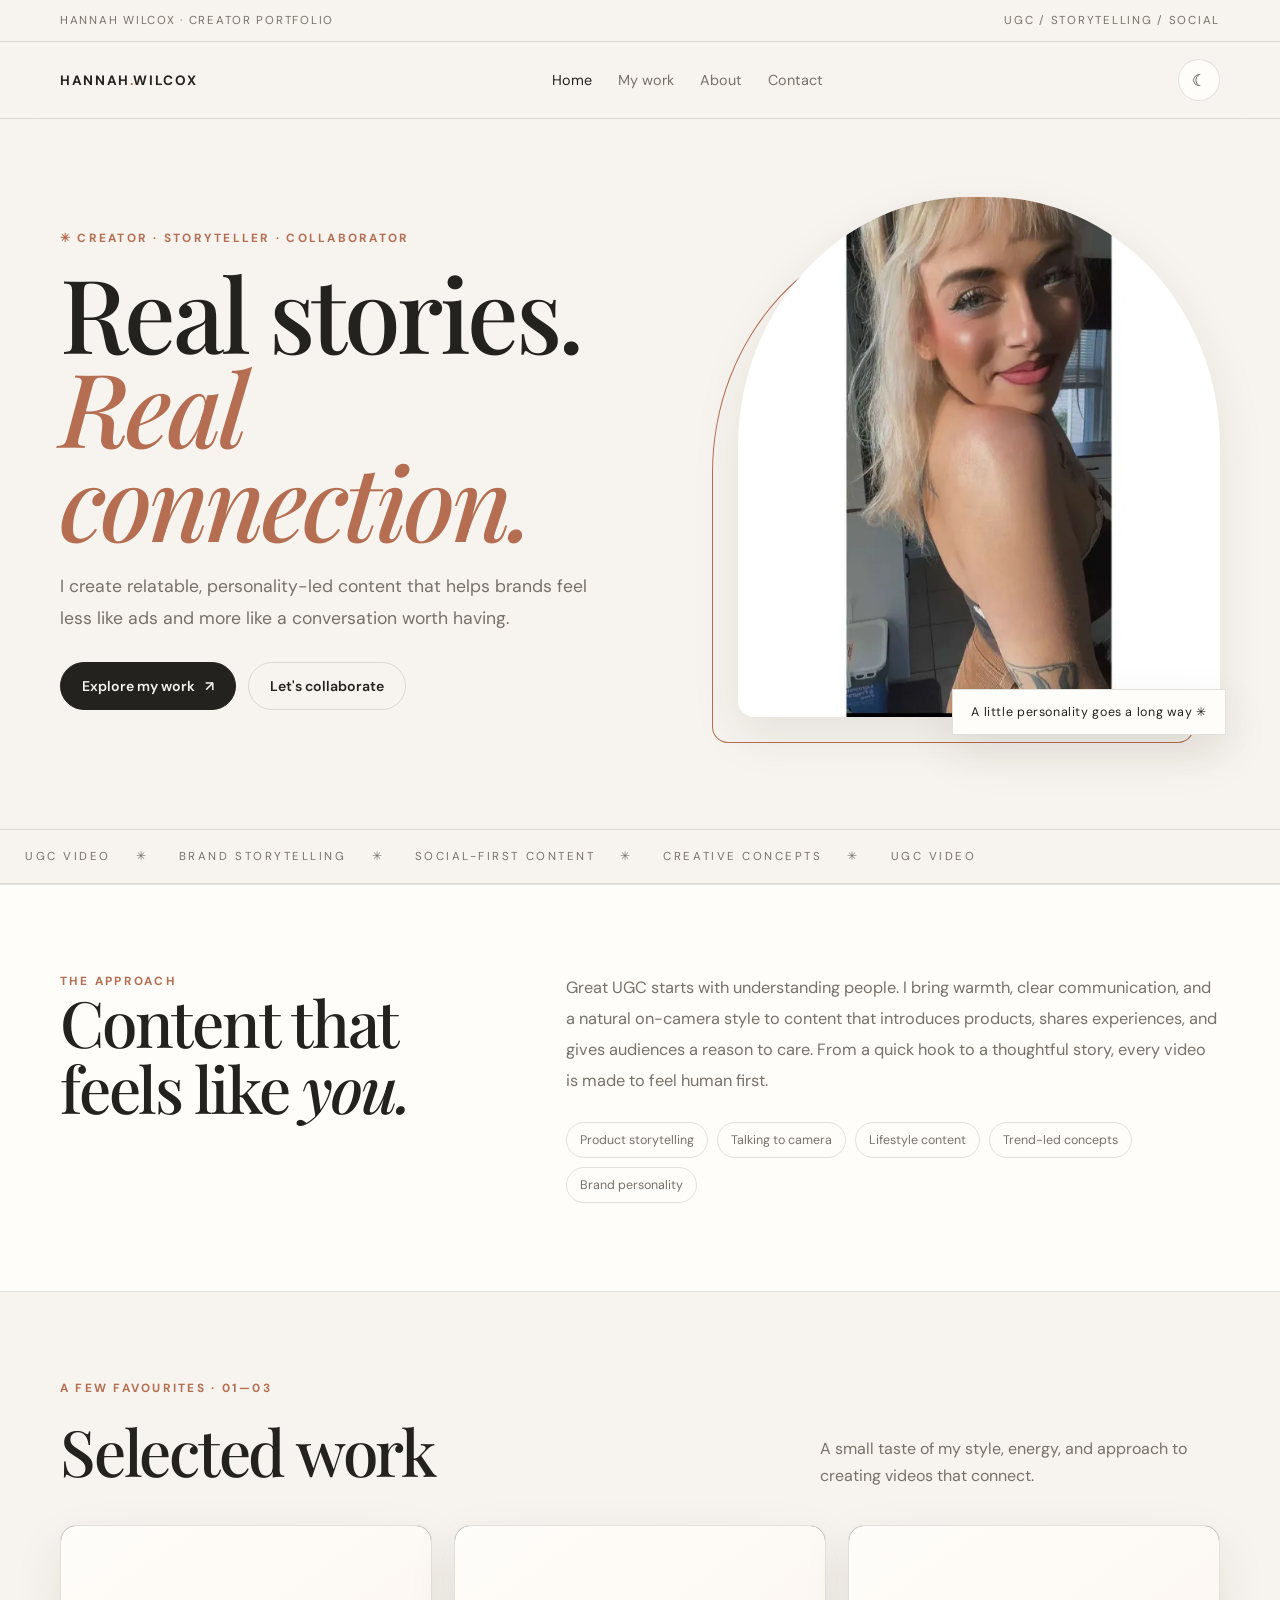
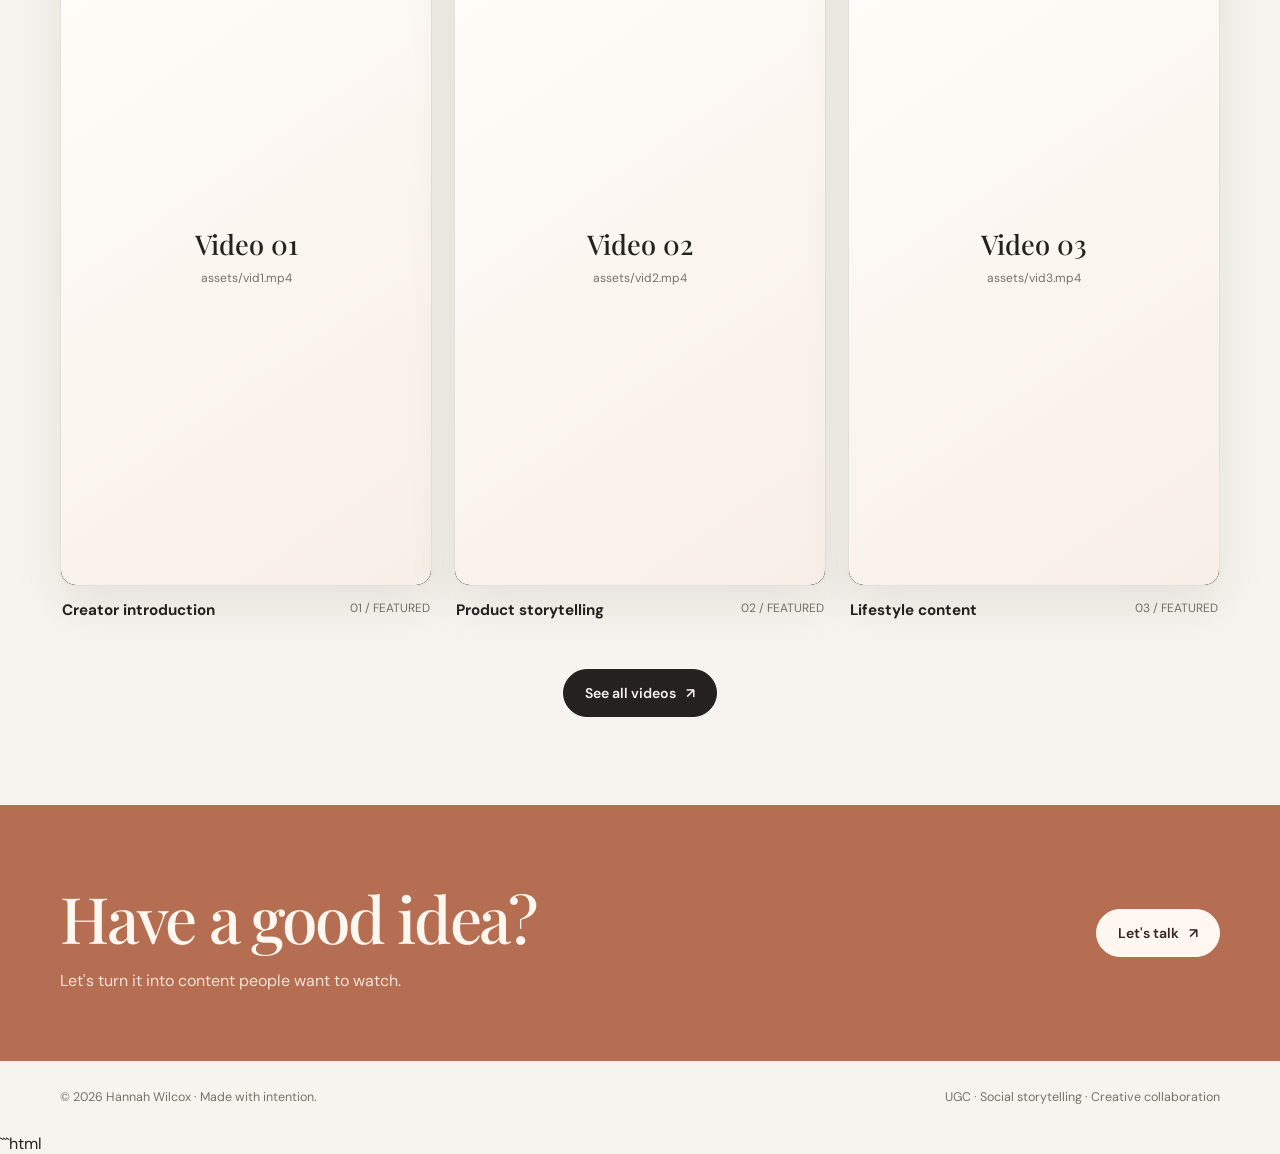
==== commit 9bfc1764: "Update index.html" ====
--- a/index.html
+++ b/index.html
@@ -117,8 +117,7 @@
   </div>
 </footer>
 
-<script src="script.js"></script>
-
+```html
 <script>
 const names = [
   'Creator introduction',
@@ -149,5 +148,7 @@
 `).join('');
 </script>
 
+<script src="script.js"></script>
+
 </body>
 </html>
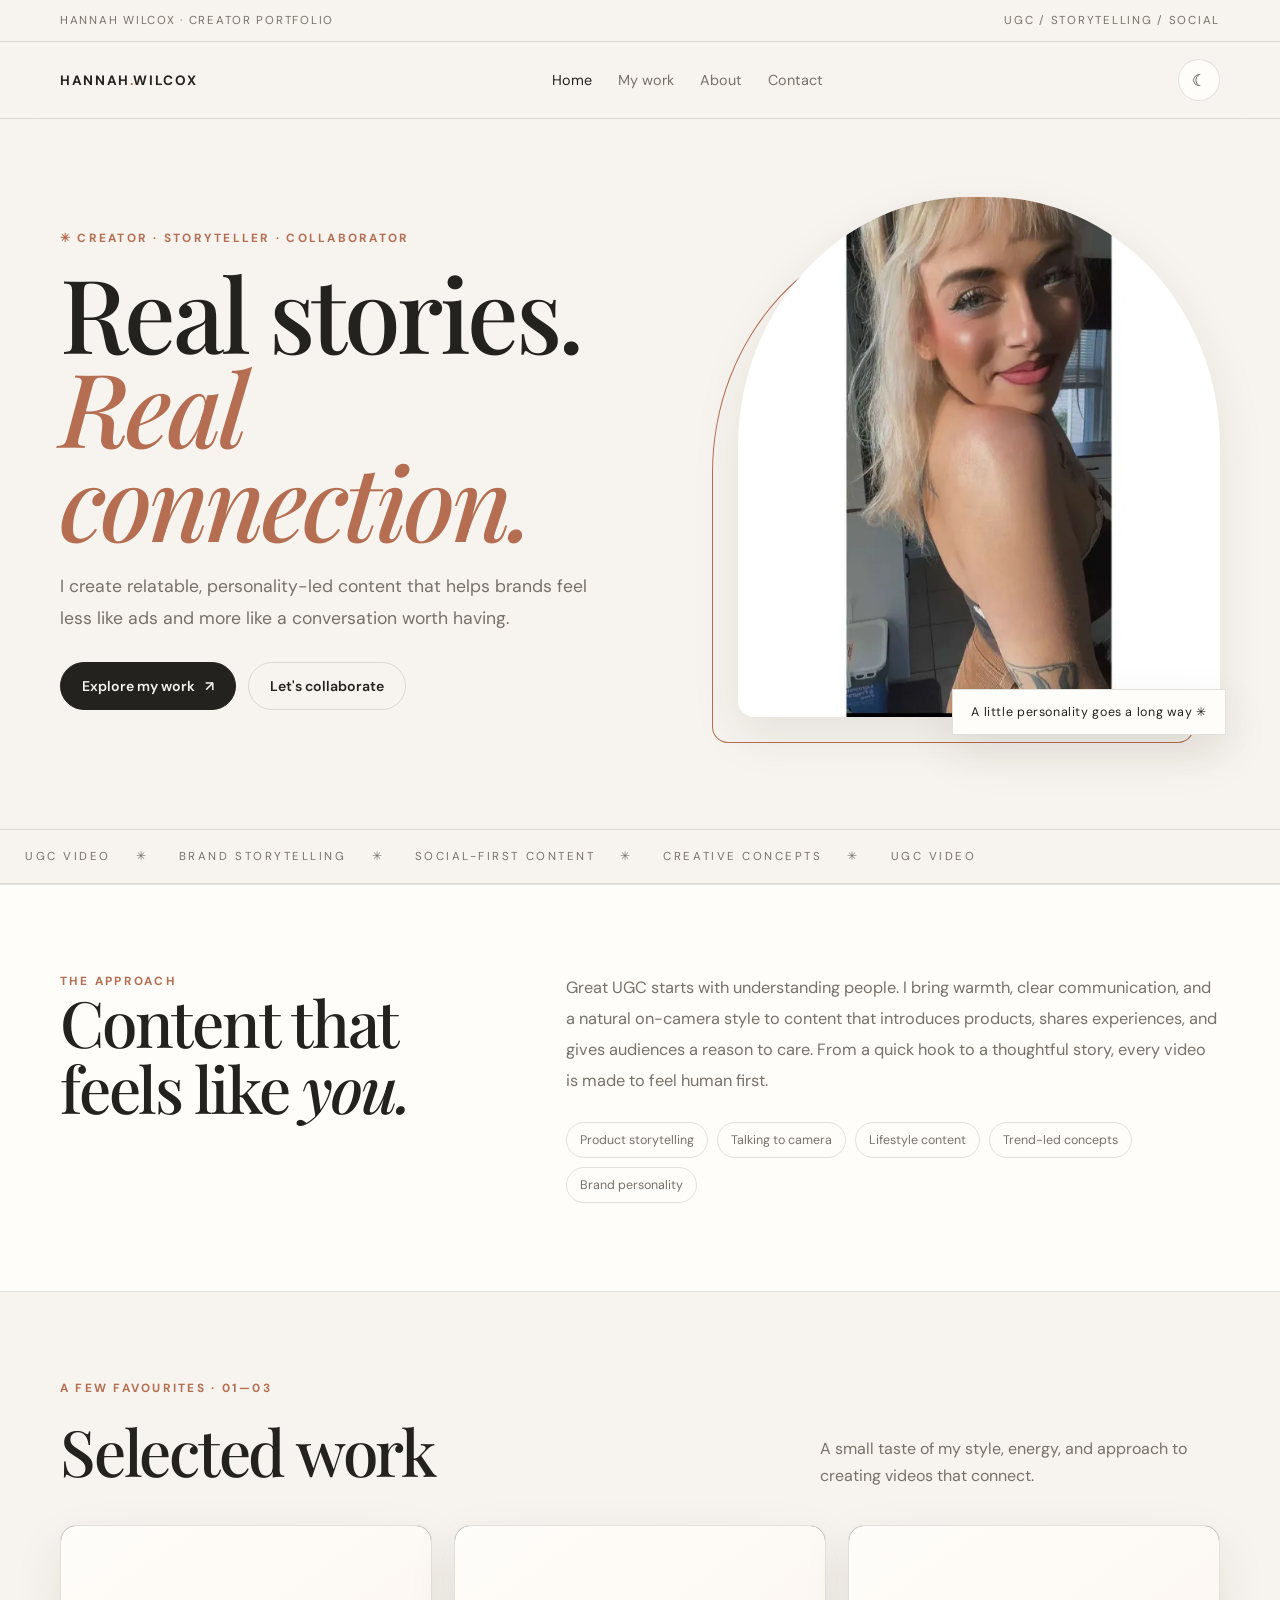
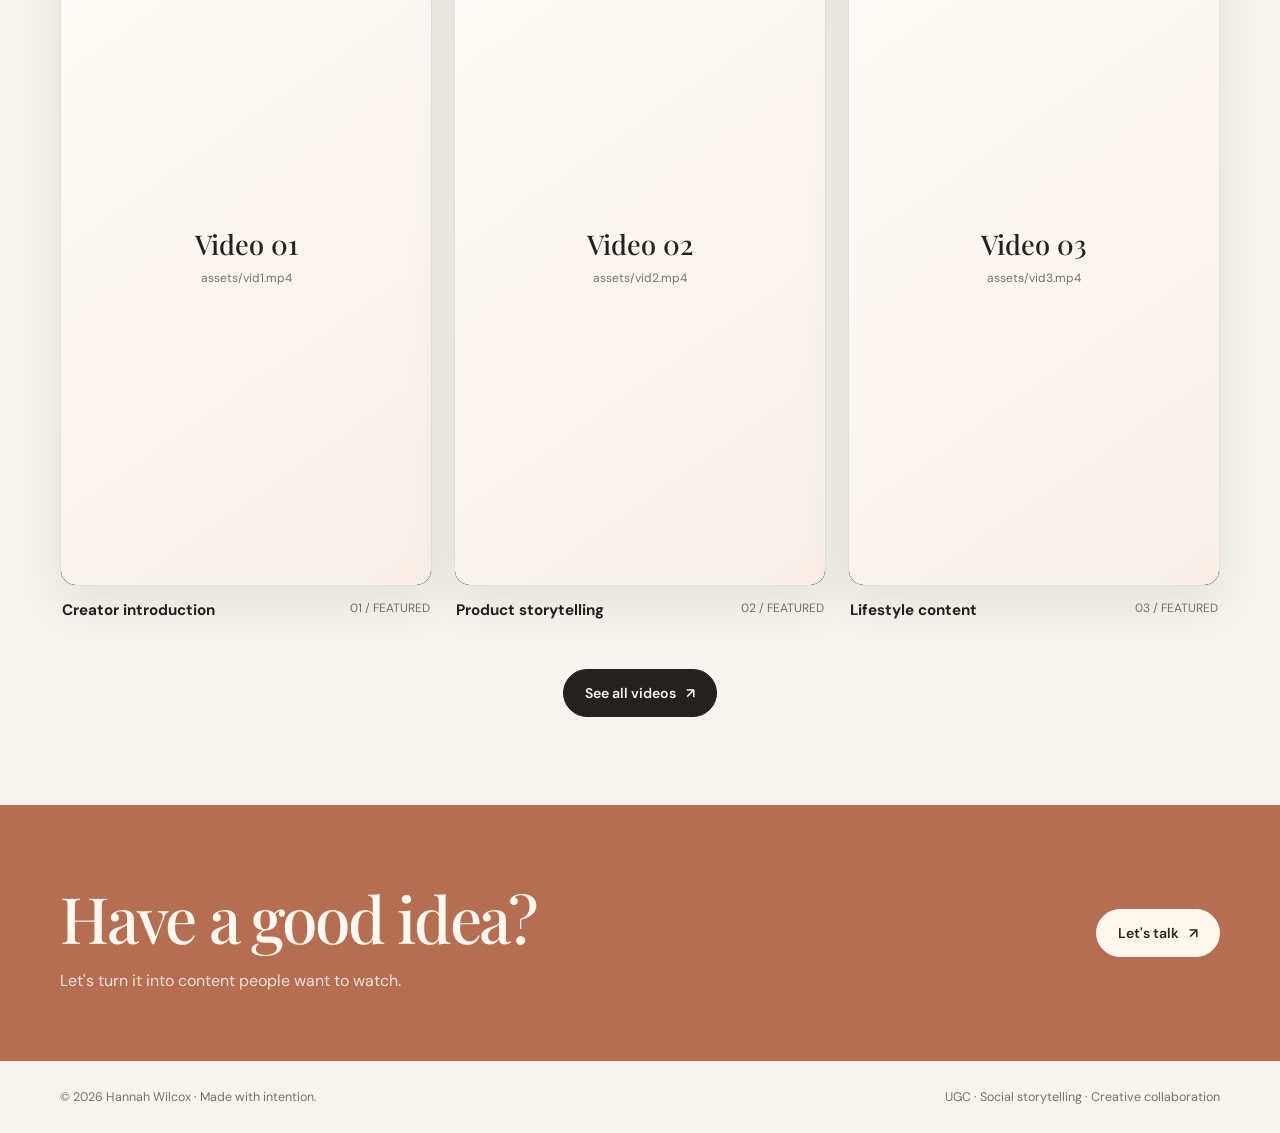
==== commit 820ea41f: "Update index.html" ====
--- a/index.html
+++ b/index.html
@@ -117,7 +117,6 @@
   </div>
 </footer>
 
-```html
 <script>
 const names = [
   'Creator introduction',
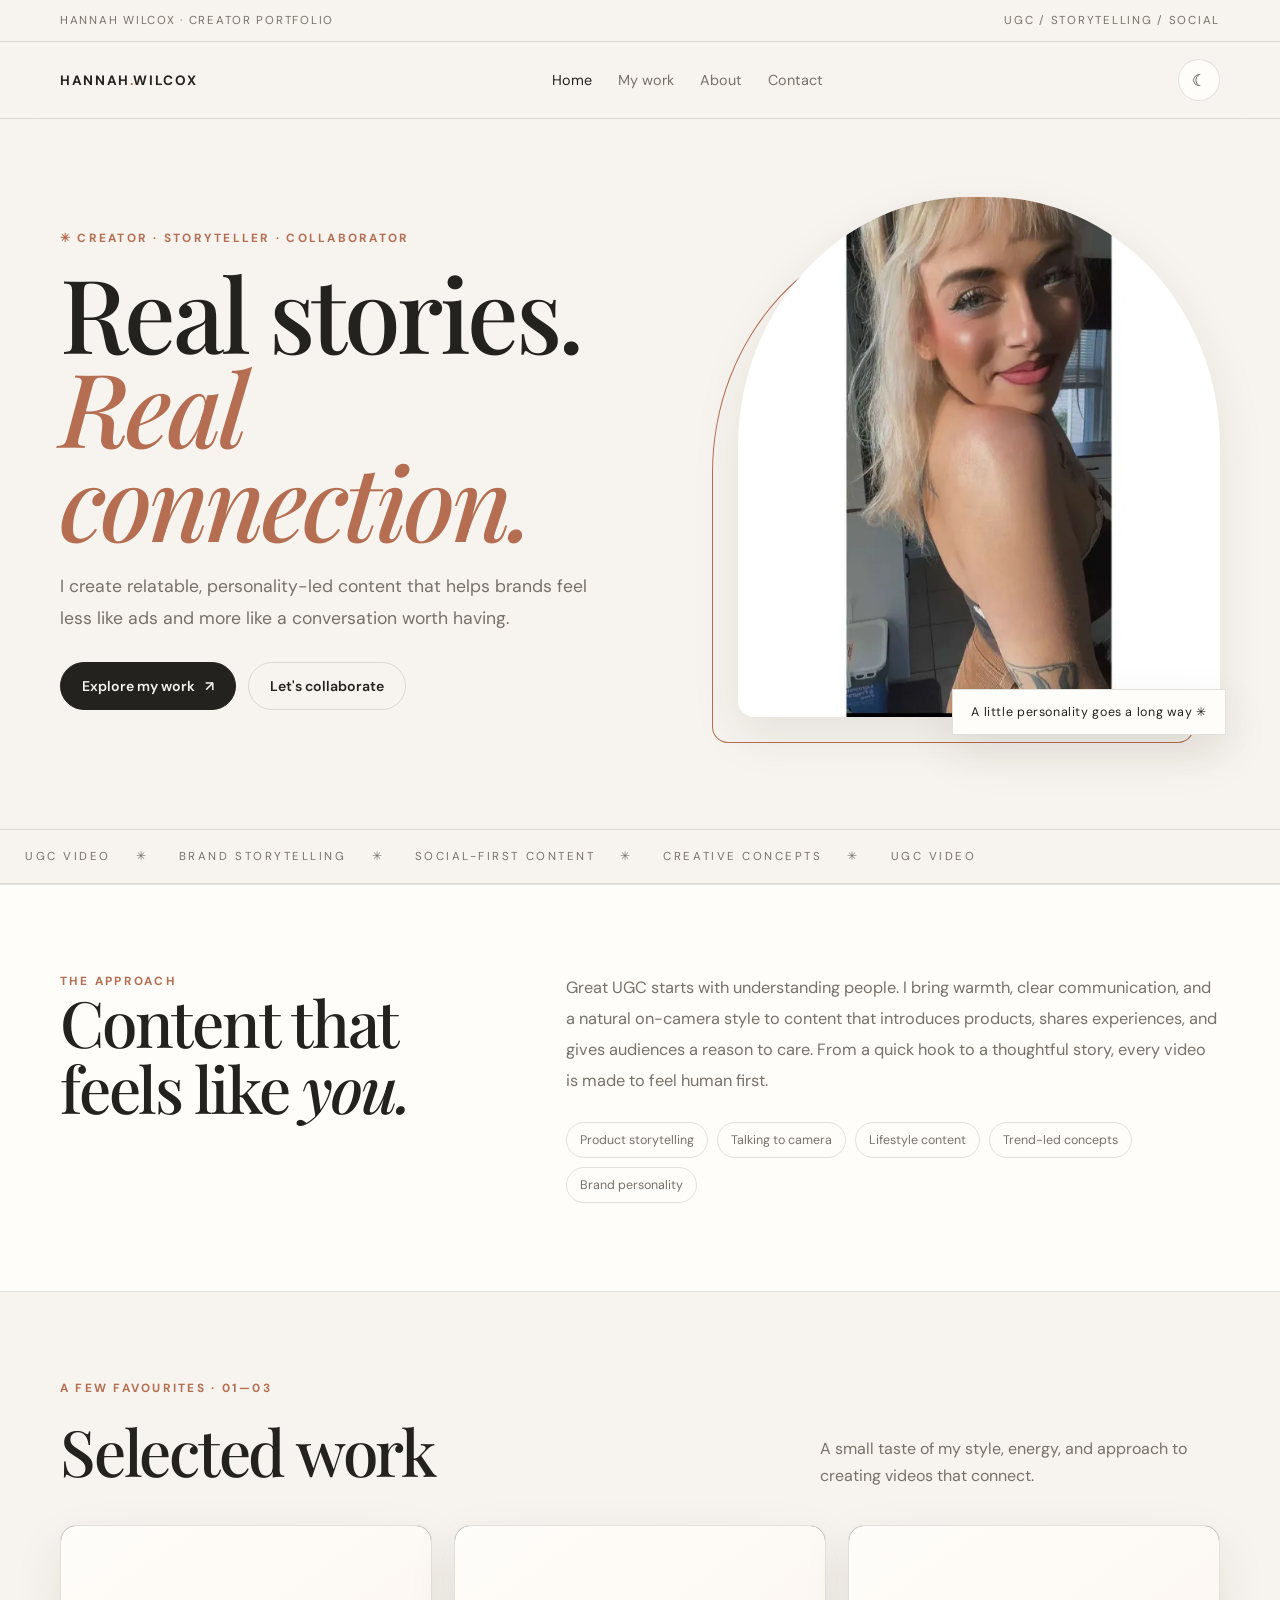
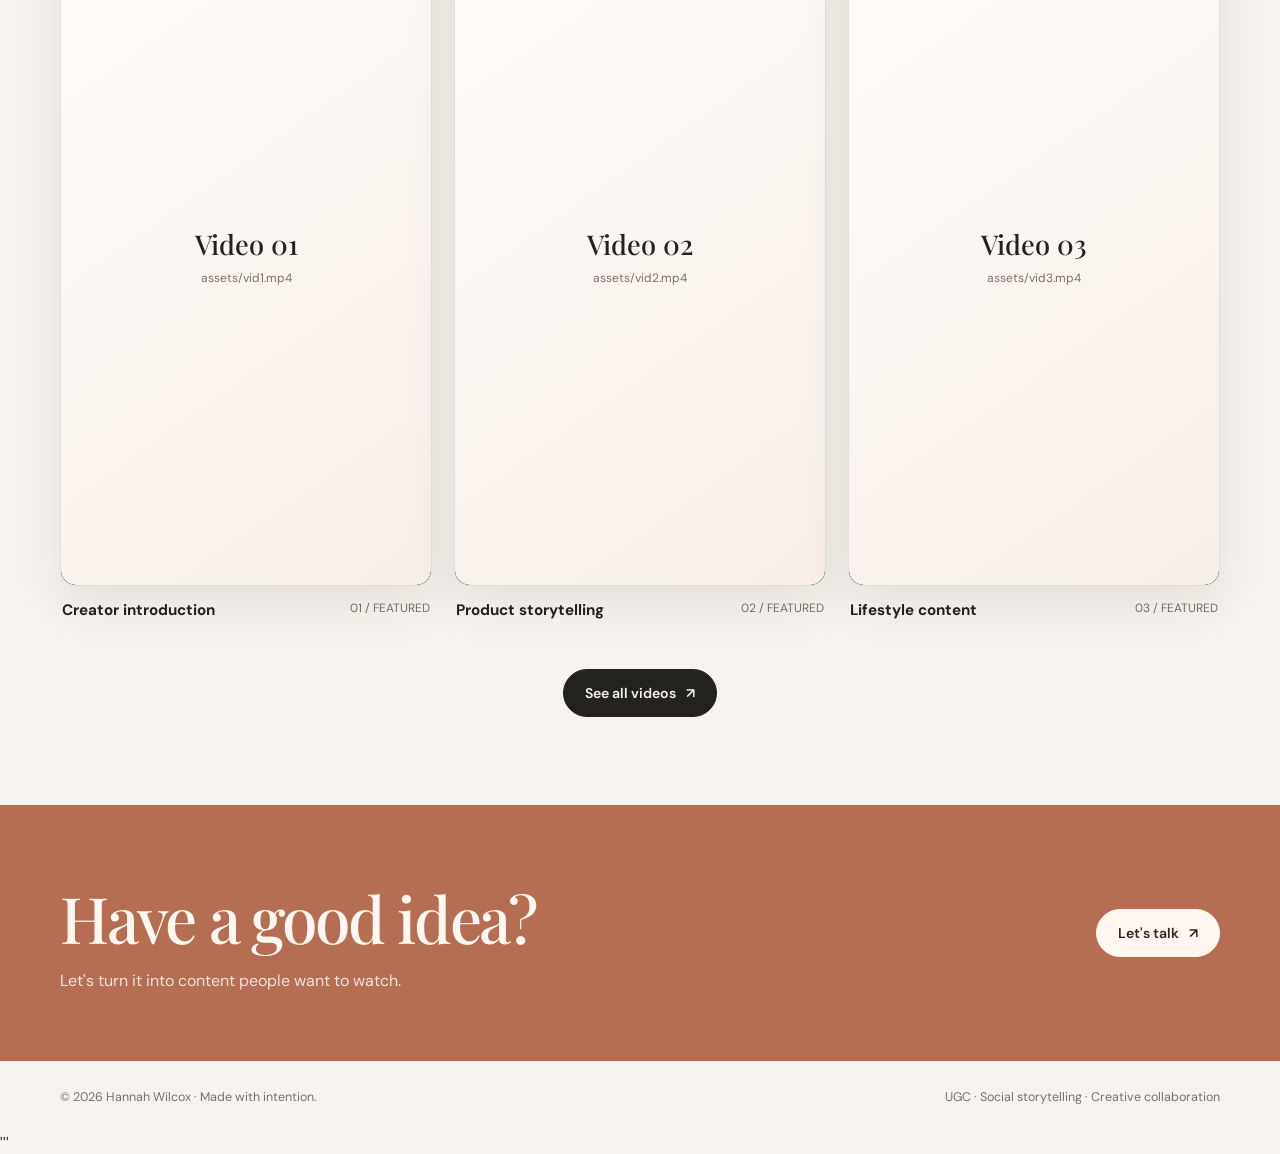
==== commit 0171ebe1: "Enhance accessibility and error handling in HTML" ====
--- a/index.html
+++ b/index.html
@@ -1,5 +1,3 @@
-
-<!doctype html>
 <html lang="en" data-theme="light">
 <head>
   <meta charset="utf-8">
@@ -20,8 +18,8 @@
 <header class="nav">
   <div class="wrap nav-inner">
     <a class="brand" href="index.html">HANNAH<span>.</span>WILCOX</a>
-    <nav class="navlinks">
-      <a class="active" href="index.html">Home</a>
+    <nav class="navlinks" aria-label="Main navigation">
+      <a class="active" href="index.html" aria-current="page">Home</a>
       <a href="work.html">My work</a>
       <a href="about.html">About</a>
       <a href="contact.html">Contact</a>
@@ -48,7 +46,7 @@
 
       <div class="hero-photo">
         <img src="assets/pic1.webp" alt="Hannah Wilcox, UGC creator"
-          onerror="this.style.objectFit='contain';this.style.padding='25px';this.alt='Add your portrait as assets/pic1.webp';this.src='data:image/svg+xml,%3Csvg xmlns=%22http://www.w3.org/2000/svg%22 width=%22600%22 height=%22700%22 viewBox=%220 0 600 700%22%3E%3Crect width=%22600%22 height=%22700%22 fill=%22%23e9ddd3%22/%3E%3Ctext x=%22300%22 y=%22330%22 text-anchor=%22middle%22 font-family=%22Arial%22 font-size=%2230%22 fill=%22%23776b60%22%3EAdd pic1.jpg%3C/text%3E%3Ctext x=%22300%22 y=%22370%22 text-anchor=%22middle%22 font-family=%22Arial%22 font-size=%2218%22 fill=%22%23776b60%22%3Eto the assets folder%3C/text%3E%3C/svg%3E';">
+          onerror="this.style.objectFit='contain';this.style.padding='25px';this.alt='Add your portrait as assets/pic1.webp';this.src='data:image/svg+xml,%3Csvg xmlns=%22http://www.w3.org/2000/svg%22 width=%22600%22 height=%22700%22 viewBox=%220 0 600 700%22%3E%3Crect width=%22600%22 height=%22700%22 fill=%22%23e9ddd3%22/%3E%3Ctext x=%22300%22 y=%22330%22 text-anchor=%22middle%22 font-family=%22Arial%22 font-size=%2230%22 fill=%22%23776b60%22%3EAdd pic1.webp%3C/text%3E%3Ctext x=%22300%22 y=%22370%22 text-anchor=%22middle%22 font-family=%22Arial%22 font-size=%2218%22 fill=%22%23776b60%22%3Eto the assets folder%3C/text%3E%3C/svg%3E';">
         <div class="photo-note">A little personality goes a long way ✳</div>
       </div>
     </div>
@@ -133,7 +131,7 @@
 document.getElementById('featured-videos').innerHTML = names.map((name, i) => `
   <article class="video-card">
     <div class="video-frame">
-      <video data-video controls playsinline preload="metadata" src="assets/${videoFiles[i]}"></video>
+      <video data-video controls playsinline preload="metadata" src="assets/${videoFiles[i]}" aria-label="${name}"></video>
       <div class="video-placeholder">
         <strong>Video 0${i + 1}</strong>
         <small>assets/${videoFiles[i]}</small>
@@ -148,6 +146,6 @@
 </script>
 
 <script src="script.js"></script>
-
 </body>
 </html>
+'''
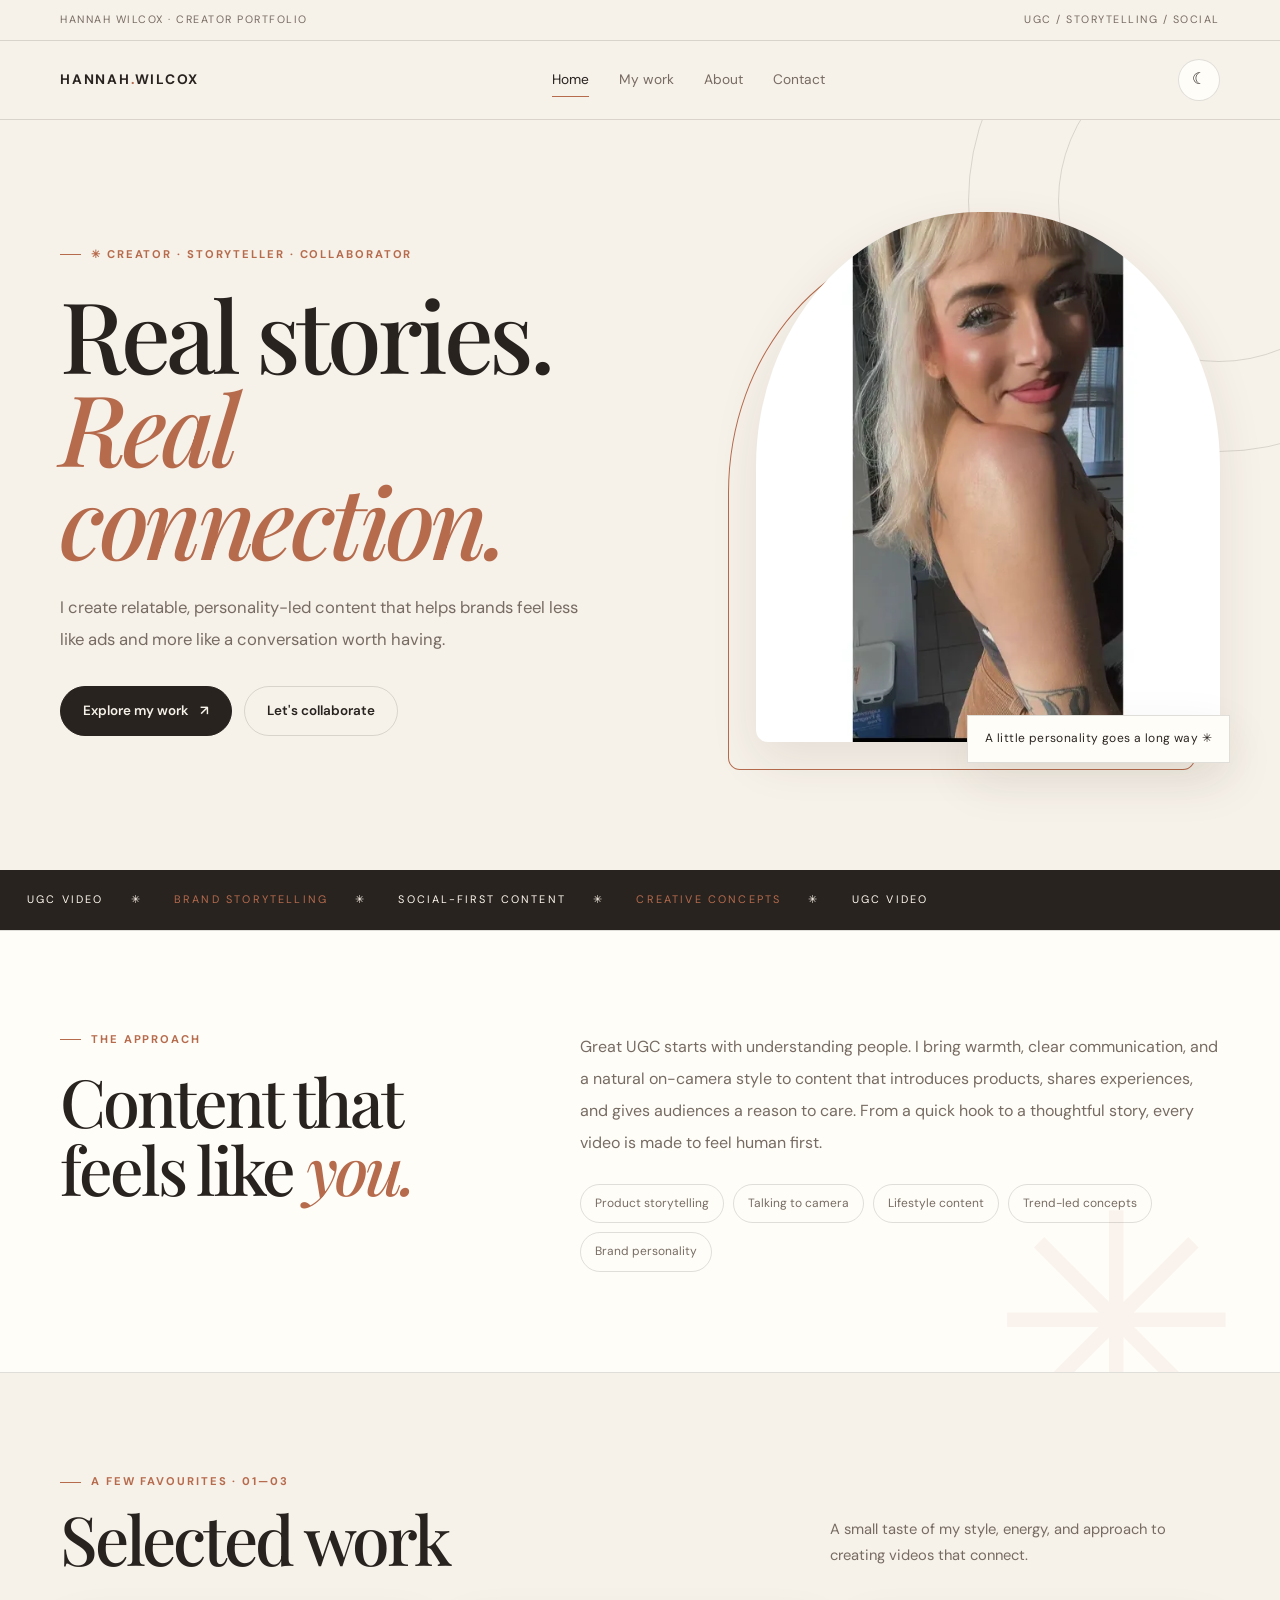
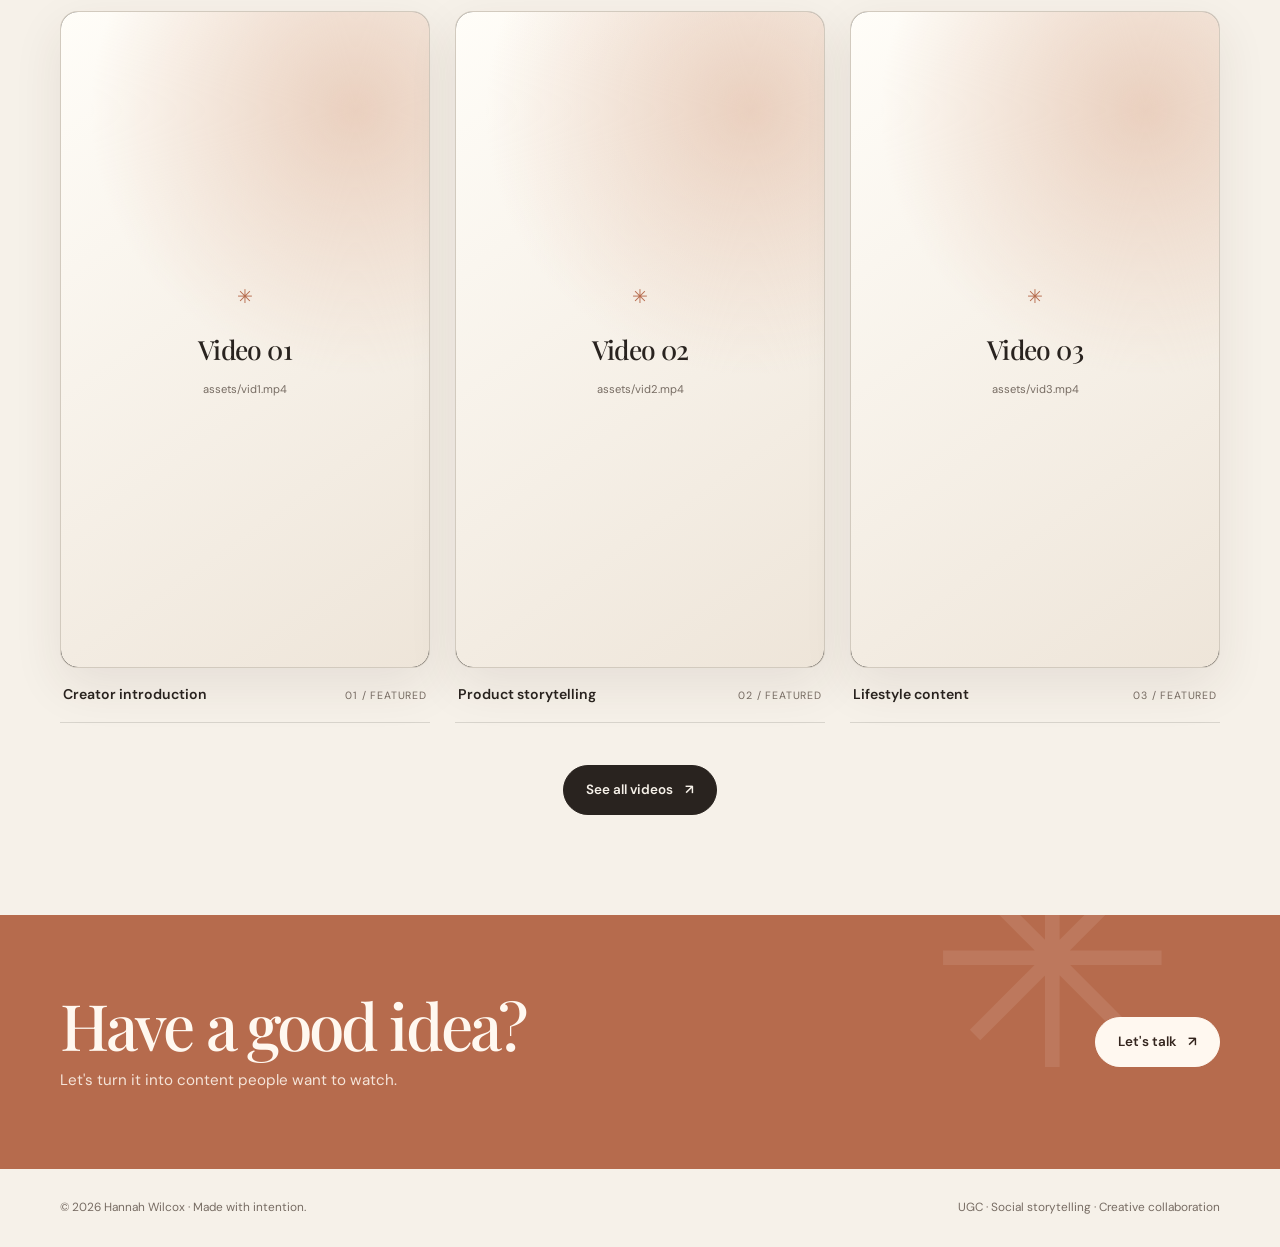
==== commit 7bbaeff2: "Add GoatCounter script for analytics" ====
--- a/index.html
+++ b/index.html
@@ -146,6 +146,8 @@
 </script>
 
 <script src="script.js"></script>
+  <script data-goatcounter="https://diiisco.goatcounter.com/count"
+        async src="//gc.zgo.at/count.js"></script>
 </body>
 </html>
-'''
+
--- a/style.css
+++ b/style.css
@@ -1,6 +1,1433 @@
-@import url('https://fonts.googleapis.com/css2?family=DM+Sans:wght@400;500;600;700&family=Playfair+Display:wght@500;600;700&display=swap');
-:root{--bg:#f7f4ef;--surface:#fffdf9;--text:#24221f;--muted:#77716a;--line:rgba(36,34,31,.13);--accent:#b56e51;--accent2:#e4b29b;--shadow:0 18px 50px rgba(49,35,25,.09)}
-[data-theme="dark"]{--bg:#171715;--surface:#22221f;--text:#f5f0e9;--muted:#b8afa5;--line:rgba(245,240,233,.15);--accent:#e3a084;--accent2:#f3c4ae;--shadow:0 18px 50px rgba(0,0,0,.25)}
-*{box-sizing:border-box}html{scroll-behavior:smooth}body{margin:0;background:var(--bg);color:var(--text);font-family:'DM Sans',sans-serif;transition:background .3s,color .3s}a{color:inherit;text-decoration:none}img,video{max-width:100%;display:block}button{font:inherit}.wrap{width:min(1160px,calc(100% - 42px));margin:auto}.topline{padding:13px 0;border-bottom:1px solid var(--line);font-size:.72rem;letter-spacing:.15em;text-transform:uppercase;color:var(--muted)}.topline .wrap{display:flex;justify-content:space-between;gap:12px}.nav{position:sticky;top:0;z-index:10;background:color-mix(in srgb,var(--bg) 90%,transparent);backdrop-filter:blur(16px);border-bottom:1px solid var(--line)}.nav-inner{height:76px;display:flex;align-items:center;justify-content:space-between;gap:24px}.brand{font-weight:700;letter-spacing:.12em;font-size:.85rem;text-transform:uppercase}.brand span{color:var(--accent)}.navlinks{display:flex;align-items:center;gap:26px;font-size:.9rem}.navlinks a{color:var(--muted);transition:color .2s}.navlinks a:hover,.navlinks a.active{color:var(--text)}.nav-actions{display:flex;align-items:center;gap:12px}.theme-toggle{border:1px solid var(--line);background:var(--surface);color:var(--text);border-radius:999px;width:42px;height:42px;cursor:pointer;display:grid;place-items:center}.menu-toggle{display:none;border:1px solid var(--line);background:var(--surface);color:var(--text);border-radius:50%;width:42px;height:42px}.btn{position:relative;overflow:hidden;display:inline-flex;align-items:center;justify-content:center;gap:10px;padding:14px 21px;border-radius:999px;background:var(--text);color:var(--bg);border:1px solid var(--text);font-weight:600;font-size:.88rem;transition:transform .25s,box-shadow .25s,background .25s;cursor:pointer}.btn:before{content:"";position:absolute;top:-60%;left:-70%;width:45%;height:220%;transform:rotate(25deg);background:linear-gradient(90deg,transparent,rgba(255,255,255,.58),transparent);transition:left .65s}.btn:hover:before{left:135%}.btn:hover{transform:translateY(-3px);box-shadow:0 8px 26px color-mix(in srgb,var(--accent) 35%,transparent)}.btn-outline{background:transparent;color:var(--text);border-color:var(--line)}.eyebrow{font-size:.74rem;text-transform:uppercase;letter-spacing:.19em;color:var(--accent);font-weight:700}.hero{padding:78px 0 86px}.hero-grid{display:grid;grid-template-columns:1.05fr .95fr;align-items:center;gap:clamp(35px,7vw,100px)}h1,h2,h3,p{margin-top:0}h1,h2,.serif{font-family:'Playfair Display',serif;font-weight:500;letter-spacing:-.035em}h1{font-size:clamp(3.6rem,8vw,7.5rem);line-height:.92;margin:19px 0 24px}h1 em{font-style:italic;color:var(--accent)}.hero-copy{font-size:1.1rem;line-height:1.8;color:var(--muted);max-width:570px}.actions{display:flex;flex-wrap:wrap;gap:12px;margin-top:28px}.hero-photo{position:relative;padding:0 0 26px 26px}.hero-photo:before{content:"";position:absolute;inset:26px 26px 0 0;border:1px solid var(--accent);border-radius:48% 48% 16px 16px}.hero-photo img{position:relative;width:100%;height:520px;object-fit:cover;border-radius:48% 48% 16px 16px;background:var(--surface);box-shadow:var(--shadow)}.photo-note{position:absolute;right:-6px;bottom:8px;background:var(--surface);border:1px solid var(--line);padding:14px 18px;box-shadow:var(--shadow);font-size:.78rem;letter-spacing:.05em}.marquee{overflow:hidden;border-block:1px solid var(--line);padding:19px 0;color:var(--muted);font-size:.72rem;letter-spacing:.22em;text-transform:uppercase;white-space:nowrap}.marquee span{padding:0 25px}.section{padding:88px 0}.section-head{display:flex;align-items:end;justify-content:space-between;gap:25px;margin-bottom:32px}.section-head h2,.page-intro h1{font-size:clamp(2.5rem,5vw,4.5rem);margin:12px 0 0}.section-head p{color:var(--muted);max-width:400px;line-height:1.7;margin-bottom:4px}.ugc-band{background:var(--surface);border-block:1px solid var(--line)}.ugc-grid{display:grid;grid-template-columns:.8fr 1.2fr;gap:70px;align-items:start}.ugc-grid h2{font-size:clamp(2.8rem,5vw,4.8rem);line-height:1.03}.ugc-text{color:var(--muted);line-height:1.9;font-size:1.02rem}.pill-list{display:flex;flex-wrap:wrap;gap:9px;margin-top:25px}.pill{border:1px solid var(--line);border-radius:999px;padding:9px 13px;font-size:.78rem;color:var(--muted)}.video-grid{display:grid;grid-template-columns:repeat(3,minmax(0,1fr));gap:22px}.video-card{min-width:0}.video-frame{aspect-ratio:9/16;position:relative;overflow:hidden;border-radius:16px;background:var(--surface);border:1px solid var(--line);box-shadow:var(--shadow)}.video-frame video{width:100%;height:100%;object-fit:cover}.video-placeholder{position:absolute;inset:0;display:flex;flex-direction:column;align-items:center;justify-content:center;text-align:center;padding:20px;color:var(--muted);background:linear-gradient(145deg,var(--surface),color-mix(in srgb,var(--accent) 10%,var(--surface)))}.video-placeholder strong{font-family:'Playfair Display',serif;font-size:1.7rem;color:var(--text);font-weight:500}.video-placeholder small{margin-top:8px;font-size:.75rem}.video-meta{display:flex;justify-content:space-between;gap:10px;padding:14px 2px}.video-meta h3{font-size:.95rem;margin:0}.video-meta span{font-size:.75rem;color:var(--muted)}.center-action{text-align:center;margin-top:35px}.cta{padding:70px 0;background:var(--accent);color:#fff7f0}.cta .wrap{display:flex;align-items:center;justify-content:space-between;gap:30px}.cta h2{font-size:clamp(2.4rem,5vw,4rem);margin:0 0 10px}.cta p{margin:0;color:rgba(255,247,240,.85)}.cta .btn{background:#fff7f0;color:#34251e;border-color:#fff7f0;flex-shrink:0}.footer{padding:28px 0;color:var(--muted);font-size:.78rem}.footer .wrap{display:flex;justify-content:space-between;gap:15px;flex-wrap:wrap}.page-intro{padding:78px 0 45px}.page-intro p{max-width:620px;color:var(--muted);line-height:1.8;font-size:1.05rem;margin-top:20px}.work-grid{display:grid;grid-template-columns:repeat(4,minmax(0,1fr));gap:24px 17px;padding-bottom:85px}.work-grid .video-frame{border-radius:12px}.work-grid .video-placeholder strong{font-size:1.25rem}.about-grid,.contact-grid{display:grid;grid-template-columns:.85fr 1.15fr;gap:clamp(35px,7vw,95px);align-items:start}.portrait{position:sticky;top:120px}.portrait img{width:100%;height:550px;object-fit:cover;border-radius:48% 48% 15px 15px;background:var(--surface);box-shadow:var(--shadow)}.portrait-caption{margin-top:15px;color:var(--muted);font-size:.78rem;letter-spacing:.08em;text-transform:uppercase}.prose{color:var(--muted);line-height:1.95}.prose h2{font-size:2.4rem;color:var(--text);margin:38px 0 12px}.prose h2:first-child{margin-top:0}.prose strong{color:var(--text)}.experience-list{list-style:none;padding:0;margin:20px 0}.experience-list li{border-top:1px solid var(--line);padding:18px 0}.experience-list li:last-child{border-bottom:1px solid var(--line)}.contact-options{display:grid;gap:13px;margin:28px 0}.contact-option{padding:20px;border:1px solid var(--line);border-radius:15px;background:var(--surface);display:flex;align-items:center;justify-content:space-between;gap:15px;transition:transform .2s,border-color .2s}.contact-option:hover{transform:translateY(-3px);border-color:var(--accent)}.contact-option small{display:block;color:var(--muted);margin-bottom:5px}.contact-option strong{font-size:1rem;overflow-wrap:anywhere}.contact-option .arrow{color:var(--accent);font-size:1.3rem}.contact-note{color:var(--muted);line-height:1.8}.fineprint{font-size:.8rem;color:var(--muted);line-height:1.7}.hidden{display:none!important}
-@media(max-width:850px){.navlinks{gap:15px}.navlinks a{font-size:.82rem}.hero-grid{gap:35px}.hero-photo img{height:430px}.ugc-grid{gap:35px}.work-grid{grid-template-columns:repeat(3,minmax(0,1fr))}.about-grid,.contact-grid{gap:35px}.portrait img{height:440px}}
-@media(max-width:650px){.wrap{width:min(100% - 30px,1160px)}.topline .wrap{font-size:.62rem}.nav-inner{height:67px}.menu-toggle{display:grid;place-items:center}.navlinks{display:none;position:absolute;top:66px;left:0;right:0;padding:18px 22px 22px;background:var(--bg);border-bottom:1px solid var(--line);flex-direction:column;align-items:stretch;gap:0}.navlinks.open{display:flex}.navlinks a{padding:13px 0;border-bottom:1px solid var(--line);font-size:.95rem}.navlinks a:last-child{border-bottom:0}.hero{padding:50px 0 60px}.hero-grid{grid-template-columns:1fr;gap:38px}.hero-copy{font-size:1rem}.hero-photo{max-width:440px;margin:auto;width:100%}.hero-photo img{height:460px}.section{padding:62px 0}.section-head{align-items:start;flex-direction:column}.ugc-grid{grid-template-columns:1fr;gap:12px}.video-grid{gap:12px}.video-frame{border-radius:10px}.video-placeholder{padding:8px}.video-placeholder strong{font-size:1.1rem}.video-placeholder small{font-size:.65rem}.video-meta{display:block}.video-meta h3{font-size:.8rem;margin-bottom:4px}.video-meta span{font-size:.68rem}.cta .wrap{align-items:flex-start;flex-direction:column}.work-grid{grid-template-columns:repeat(2,minmax(0,1fr));gap:20px 12px}.page-intro{padding:55px 0 30px}.about-grid,.contact-grid{grid-template-columns:1fr}.portrait{position:static;max-width:420px}.portrait img{height:440px}.contact-option{padding:16px}.footer .wrap{flex-direction:column}.actions .btn{width:100%}}
+/* ==========================================
+   HANNAH WILCOX — CREATOR PORTFOLIO
+   Style: Editorial × Cinematic × Creative
+   ========================================== */
+
+@import url('https://fonts.googleapis.com/css2?family=DM+Sans:wght@400;500;600;700&family=Playfair+Display:ital,wght@0,500;0,600;0,700;1,500;1,600&display=swap');
+
+/* ---------- COLORS & THEME ---------- */
+
+:root {
+  color-scheme: light;
+  --bg: #f6f1e9;
+  --surface: #fffdf8;
+  --surface-alt: #eee5d9;
+  --text: #29231f;
+  --muted: #776c63;
+  --line: rgba(41, 35, 31, .14);
+  --accent: #b66b4d;
+  --accent-dark: #87452f;
+  --accent-soft: #ead0bf;
+  --dark-panel: #29231f;
+  --dark-text: #fff8ef;
+  --shadow: 0 18px 50px rgba(62, 42, 29, .09);
+  --shadow-hover: 0 24px 60px rgba(62, 42, 29, .16);
+  --radius: 18px;
+  --ease: cubic-bezier(.2, .7, .25, 1);
+}
+
+[data-theme="dark"] {
+  color-scheme: dark;
+  --bg: #191816;
+  --surface: #24221f;
+  --surface-alt: #302b27;
+  --text: #f7f0e8;
+  --muted: #b7aaa0;
+  --line: rgba(247, 240, 232, .14);
+  --accent: #e0a084;
+  --accent-dark: #f0b59a;
+  --accent-soft: #49352d;
+  --dark-panel: #111110;
+  --dark-text: #f7f0e8;
+  --shadow: 0 18px 50px rgba(0, 0, 0, .20);
+  --shadow-hover: 0 24px 60px rgba(0, 0, 0, .35);
+}
+
+/* ---------- FOUNDATION ---------- */
+
+* {
+  box-sizing: border-box;
+}
+
+html {
+  scroll-behavior: smooth;
+  scroll-padding-top: 95px;
+}
+
+body {
+  margin: 0;
+  background: var(--bg);
+  color: var(--text);
+  font-family: 'DM Sans', sans-serif;
+  font-size: 16px;
+  line-height: 1.65;
+  transition: background .3s, color .3s;
+}
+
+body::selection {
+  background: var(--accent);
+  color: white;
+}
+
+::selection {
+  background: var(--accent);
+  color: white;
+}
+
+a {
+  color: inherit;
+  text-decoration: none;
+}
+
+img,
+video {
+  display: block;
+  max-width: 100%;
+}
+
+button {
+  font: inherit;
+}
+
+button,
+a {
+  -webkit-tap-highlight-color: transparent;
+}
+
+button:focus-visible,
+a:focus-visible {
+  outline: 2px solid var(--accent);
+  outline-offset: 4px;
+}
+
+.wrap {
+  width: min(1160px, calc(100% - 48px));
+  margin-inline: auto;
+}
+
+h1,
+h2,
+h3,
+p {
+  margin-top: 0;
+}
+
+h1,
+h2,
+.serif {
+  font-family: 'Playfair Display', Georgia, serif;
+  font-weight: 500;
+  letter-spacing: -.045em;
+}
+
+h1 em,
+h2 em {
+  color: var(--accent);
+  font-weight: 500;
+}
+
+p {
+  text-wrap: pretty;
+}
+
+/* ---------- TOP ANNOUNCEMENT BAR ---------- */
+
+.topline {
+  padding: 11px 0;
+  border-bottom: 1px solid var(--line);
+  color: var(--muted);
+  font-size: .67rem;
+  letter-spacing: .14em;
+  text-transform: uppercase;
+}
+
+.topline .wrap {
+  display: flex;
+  align-items: center;
+  justify-content: space-between;
+  gap: 16px;
+}
+
+/* ---------- NAVIGATION ---------- */
+
+.nav {
+  position: sticky;
+  top: 0;
+  z-index: 100;
+  background: color-mix(in srgb, var(--bg) 88%, transparent);
+  backdrop-filter: blur(18px);
+  -webkit-backdrop-filter: blur(18px);
+  border-bottom: 1px solid var(--line);
+}
+
+.nav-inner {
+  min-height: 78px;
+  display: flex;
+  align-items: center;
+  justify-content: space-between;
+  gap: 24px;
+}
+
+.brand {
+  flex-shrink: 0;
+  font-size: .86rem;
+  font-weight: 700;
+  letter-spacing: .13em;
+  text-transform: uppercase;
+}
+
+.brand span {
+  color: var(--accent);
+}
+
+.navlinks {
+  display: flex;
+  align-items: center;
+  gap: 30px;
+  font-size: .86rem;
+}
+
+.navlinks a {
+  position: relative;
+  padding: 8px 0;
+  color: var(--muted);
+  transition: color .25s;
+}
+
+.navlinks a::after {
+  content: "";
+  position: absolute;
+  right: 0;
+  bottom: 2px;
+  left: 0;
+  height: 1px;
+  background: var(--accent);
+  transform: scaleX(0);
+  transform-origin: right;
+  transition: transform .3s var(--ease);
+}
+
+.navlinks a:hover,
+.navlinks a.active {
+  color: var(--text);
+}
+
+.navlinks a:hover::after,
+.navlinks a.active::after {
+  transform: scaleX(1);
+  transform-origin: left;
+}
+
+.nav-actions {
+  display: flex;
+  align-items: center;
+  gap: 10px;
+}
+
+.theme-toggle,
+.menu-toggle {
+  width: 42px;
+  height: 42px;
+  display: grid;
+  place-items: center;
+  border: 1px solid var(--line);
+  border-radius: 50%;
+  background: var(--surface);
+  color: var(--text);
+  cursor: pointer;
+  transition: background .25s, border-color .25s, transform .25s;
+}
+
+.theme-toggle:hover,
+.menu-toggle:hover {
+  background: var(--accent-soft);
+  border-color: var(--accent);
+  transform: rotate(-6deg);
+}
+
+.menu-toggle {
+  display: none;
+}
+
+/* ---------- BUTTONS ---------- */
+
+.btn {
+  position: relative;
+  isolation: isolate;
+  overflow: hidden;
+  display: inline-flex;
+  align-items: center;
+  justify-content: center;
+  gap: 12px;
+  min-height: 49px;
+  padding: 13px 22px;
+  border: 1px solid var(--text);
+  border-radius: 999px;
+  background: var(--text);
+  color: var(--bg);
+  font-size: .84rem;
+  font-weight: 600;
+  transition:
+    transform .3s var(--ease),
+    box-shadow .3s,
+    color .3s,
+    background .3s;
+}
+
+.btn::before {
+  content: "";
+  position: absolute;
+  z-index: -1;
+  inset: 0;
+  background: var(--accent);
+  transform: translateY(105%);
+  transition: transform .35s var(--ease);
+}
+
+.btn:hover {
+  color: white;
+  border-color: var(--accent);
+  transform: translateY(-3px);
+  box-shadow: 0 10px 28px rgba(100, 55, 35, .17);
+}
+
+.btn:hover::before {
+  transform: translateY(0);
+}
+
+.btn span {
+  display: inline-block;
+  transition: transform .25s;
+}
+
+.btn:hover span {
+  transform: translate(3px, -3px);
+}
+
+.btn-outline {
+  background: transparent;
+  color: var(--text);
+  border-color: var(--line);
+}
+
+.btn-outline::before {
+  background: var(--surface-alt);
+}
+
+.btn-outline:hover {
+  color: var(--text);
+  border-color: var(--accent);
+}
+
+/* ---------- SMALL SECTION LABELS ---------- */
+
+.eyebrow {
+  display: flex;
+  align-items: center;
+  gap: 10px;
+  color: var(--accent);
+  font-size: .7rem;
+  font-weight: 700;
+  letter-spacing: .17em;
+  line-height: 1.6;
+  text-transform: uppercase;
+}
+
+.eyebrow::before {
+  content: "";
+  width: 21px;
+  height: 1px;
+  background: currentColor;
+}
+
+/* ---------- HOMEPAGE HERO ---------- */
+
+.hero {
+  position: relative;
+  overflow: hidden;
+  padding: 92px 0 100px;
+}
+
+.hero::before {
+  content: "";
+  position: absolute;
+  top: -170px;
+  right: -190px;
+  width: 500px;
+  height: 500px;
+  border: 1px solid var(--line);
+  border-radius: 50%;
+  pointer-events: none;
+}
+
+.hero::after {
+  content: "";
+  position: absolute;
+  top: -80px;
+  right: -100px;
+  width: 320px;
+  height: 320px;
+  border: 1px solid var(--line);
+  border-radius: 50%;
+  pointer-events: none;
+}
+
+.hero-grid {
+  position: relative;
+  z-index: 1;
+  display: grid;
+  grid-template-columns: 1.08fr .92fr;
+  align-items: center;
+  gap: clamp(45px, 7vw, 100px);
+}
+
+.hero h1 {
+  max-width: 700px;
+  margin: 24px 0 27px;
+  font-size: clamp(4rem, 7.7vw, 7.3rem);
+  line-height: .94;
+}
+
+.hero h1 em {
+  display: inline-block;
+}
+
+.hero-copy {
+  max-width: 530px;
+  margin-bottom: 0;
+  color: var(--muted);
+  font-size: 1.04rem;
+  line-height: 1.9;
+}
+
+.actions {
+  display: flex;
+  flex-wrap: wrap;
+  gap: 12px;
+  margin-top: 30px;
+}
+
+/* Portrait treatment */
+
+.hero-photo {
+  position: relative;
+  padding: 0 0 28px 28px;
+}
+
+.hero-photo::before {
+  content: "";
+  position: absolute;
+  inset: 25px 25px 0 0;
+  border: 1px solid var(--accent);
+  border-radius: 48% 48% 12px 12px;
+  transition: inset .4s var(--ease);
+}
+
+.hero-photo:hover::before {
+  inset: 17px 17px 8px 8px;
+}
+
+.hero-photo img {
+  position: relative;
+  width: 100%;
+  height: 530px;
+  object-fit: cover;
+  object-position: center;
+  border-radius: 48% 48% 12px 12px;
+  background: var(--surface-alt);
+  box-shadow: var(--shadow);
+}
+
+.photo-note {
+  position: absolute;
+  right: -10px;
+  bottom: 7px;
+  max-width: calc(100% - 20px);
+  padding: 13px 17px;
+  border: 1px solid var(--line);
+  background: var(--surface);
+  color: var(--text);
+  box-shadow: var(--shadow);
+  font-size: .75rem;
+  letter-spacing: .035em;
+}
+
+/* ---------- MOVING-STYLE TEXT STRIP ---------- */
+
+.marquee {
+  overflow: hidden;
+  padding: 20px 0;
+  border-block: 1px solid var(--line);
+  background: var(--dark-panel);
+  color: var(--dark-text);
+  font-size: .68rem;
+  letter-spacing: .2em;
+  text-transform: uppercase;
+  white-space: nowrap;
+}
+
+.marquee span {
+  padding: 0 27px;
+}
+
+.marquee span:nth-of-type(even) {
+  color: var(--accent);
+}
+
+/* ---------- GENERAL SECTIONS ---------- */
+
+.section {
+  padding: 100px 0;
+}
+
+.section-head {
+  display: flex;
+  align-items: end;
+  justify-content: space-between;
+  gap: 30px;
+  margin-bottom: 37px;
+}
+
+.section-head h2 {
+  margin: 12px 0 0;
+  font-size: clamp(3rem, 5.3vw, 4.8rem);
+  line-height: 1.04;
+}
+
+.section-head p {
+  max-width: 390px;
+  margin-bottom: 5px;
+  color: var(--muted);
+  font-size: .92rem;
+  line-height: 1.8;
+}
+
+/* ---------- APPROACH / SERVICES BAND ---------- */
+
+.ugc-band {
+  position: relative;
+  overflow: hidden;
+  background: var(--surface);
+  border-block: 1px solid var(--line);
+}
+
+.ugc-band::after {
+  content: "✳";
+  position: absolute;
+  right: 3%;
+  bottom: -105px;
+  color: var(--accent);
+  opacity: .06;
+  font-size: 300px;
+  line-height: 1;
+  pointer-events: none;
+}
+
+.ugc-grid {
+  position: relative;
+  z-index: 1;
+  display: grid;
+  grid-template-columns: .82fr 1.18fr;
+  align-items: start;
+  gap: 75px;
+}
+
+.ugc-grid h2 {
+  margin: 18px 0 0;
+  font-size: clamp(3rem, 5.2vw, 5rem);
+  line-height: 1.03;
+}
+
+.ugc-text {
+  color: var(--muted);
+  font-size: 1rem;
+  line-height: 2;
+}
+
+.pill-list {
+  display: flex;
+  flex-wrap: wrap;
+  gap: 9px;
+  margin-top: 25px;
+}
+
+.pill {
+  display: inline-flex;
+  align-items: center;
+  padding: 9px 14px;
+  border: 1px solid var(--line);
+  border-radius: 999px;
+  background: transparent;
+  color: var(--muted);
+  font-size: .75rem;
+  transition:
+    background .25s,
+    color .25s,
+    border-color .25s,
+    transform .25s;
+}
+
+.pill:hover {
+  transform: translateY(-2px);
+  border-color: var(--accent);
+  background: var(--accent-soft);
+  color: var(--text);
+}
+
+/* ---------- VIDEO CARDS ---------- */
+
+.video-grid {
+  display: grid;
+  grid-template-columns: repeat(3, minmax(0, 1fr));
+  gap: 25px;
+}
+
+.video-card {
+  min-width: 0;
+}
+
+.video-frame {
+  position: relative;
+  isolation: isolate;
+  overflow: hidden;
+  aspect-ratio: 9 / 16;
+  border: 1px solid var(--line);
+  border-radius: var(--radius);
+  background: var(--surface-alt);
+  box-shadow: var(--shadow);
+  transition:
+    transform .4s var(--ease),
+    box-shadow .4s;
+}
+
+.video-card:hover .video-frame {
+  transform: translateY(-6px);
+  box-shadow: var(--shadow-hover);
+}
+
+.video-frame video {
+  position: relative;
+  z-index: 1;
+  width: 100%;
+  height: 100%;
+  object-fit: cover;
+  background: var(--surface-alt);
+}
+
+/* Placeholder remains visible until the video loads */
+
+.video-placeholder {
+  position: absolute;
+  z-index: 2;
+  inset: 0;
+  display: flex;
+  flex-direction: column;
+  align-items: center;
+  justify-content: center;
+  padding: 20px;
+  background:
+    radial-gradient(circle at 80% 15%, var(--accent-soft), transparent 42%),
+    linear-gradient(145deg, var(--surface), var(--surface-alt));
+  color: var(--muted);
+  text-align: center;
+  transition: opacity .3s, visibility .3s;
+}
+
+.video-placeholder::before {
+  content: "✳";
+  margin-bottom: 16px;
+  color: var(--accent);
+  font-size: 1.2rem;
+}
+
+.video-placeholder strong {
+  color: var(--text);
+  font-family: 'Playfair Display', Georgia, serif;
+  font-size: 1.65rem;
+  font-weight: 500;
+  letter-spacing: -.025em;
+}
+
+.video-placeholder small {
+  margin-top: 8px;
+  font-size: .7rem;
+  overflow-wrap: anywhere;
+}
+
+.video-placeholder.hidden {
+  opacity: 0;
+  visibility: hidden;
+  pointer-events: none;
+}
+
+.video-meta {
+  display: flex;
+  align-items: baseline;
+  justify-content: space-between;
+  gap: 10px;
+  padding: 16px 3px;
+  border-bottom: 1px solid var(--line);
+}
+
+.video-meta h3 {
+  margin: 0;
+  font-size: .88rem;
+  font-weight: 600;
+  line-height: 1.5;
+}
+
+.video-meta span {
+  flex-shrink: 0;
+  color: var(--muted);
+  font-size: .66rem;
+  letter-spacing: .08em;
+}
+
+.center-action {
+  margin-top: 42px;
+  text-align: center;
+}
+
+/* ---------- CALL TO ACTION ---------- */
+
+.cta {
+  position: relative;
+  overflow: hidden;
+  padding: 76px 0;
+  background: var(--accent);
+  color: #fff8f0;
+}
+
+.cta::after {
+  content: "✳";
+  position: absolute;
+  top: -100px;
+  right: 8%;
+  color: rgba(255, 255, 255, .09);
+  font-size: 300px;
+  line-height: 1;
+  pointer-events: none;
+}
+
+.cta .wrap {
+  position: relative;
+  z-index: 1;
+  display: flex;
+  align-items: center;
+  justify-content: space-between;
+  gap: 35px;
+}
+
+.cta h2 {
+  margin: 0 0 10px;
+  font-size: clamp(2.8rem, 5vw, 4.4rem);
+  line-height: 1.05;
+}
+
+.cta p {
+  margin: 0;
+  color: rgba(255, 248, 240, .86);
+  font-size: .95rem;
+}
+
+.cta .btn {
+  flex-shrink: 0;
+  border-color: #fff8f0;
+  background: #fff8f0;
+  color: #34251e;
+}
+
+.cta .btn::before {
+  background: var(--dark-panel);
+}
+
+.cta .btn:hover {
+  border-color: var(--dark-panel);
+  color: #fff8f0;
+}
+
+/* ---------- FOOTER ---------- */
+
+.footer {
+  padding: 29px 0;
+  color: var(--muted);
+  font-size: .74rem;
+}
+
+.footer .wrap {
+  display: flex;
+  align-items: center;
+  justify-content: space-between;
+  flex-wrap: wrap;
+  gap: 14px;
+}
+
+.footer a {
+  transition: color .2s;
+}
+
+.footer a:hover {
+  color: var(--accent);
+}
+
+/* ---------- INNER PAGE INTRO ---------- */
+
+.page-intro {
+  position: relative;
+  overflow: hidden;
+  padding: 90px 0 55px;
+}
+
+.page-intro::after {
+  content: "";
+  position: absolute;
+  top: 10px;
+  right: -120px;
+  width: 360px;
+  height: 360px;
+  border: 1px solid var(--line);
+  border-radius: 50%;
+  pointer-events: none;
+}
+
+.page-intro .wrap {
+  position: relative;
+  z-index: 1;
+}
+
+.page-intro h1 {
+  margin: 20px 0 0;
+  font-size: clamp(3.7rem, 8vw, 6.8rem);
+  line-height: .98;
+}
+
+.page-intro p {
+  max-width: 650px;
+  margin: 24px 0 0;
+  color: var(--muted);
+  font-size: 1rem;
+  line-height: 1.9;
+}
+
+.page-intro .pill-list {
+  margin-top: 25px;
+}
+
+/* ---------- WORK PAGE ---------- */
+
+.work-grid {
+  display: grid;
+  grid-template-columns: repeat(4, minmax(0, 1fr));
+  gap: 30px 19px;
+  padding-bottom: 90px;
+}
+
+.work-grid .video-frame {
+  border-radius: 13px;
+}
+
+.work-grid .video-placeholder {
+  padding: 13px;
+}
+
+.work-grid .video-placeholder strong {
+  font-size: 1.3rem;
+}
+
+.work-grid .video-placeholder small {
+  font-size: .66rem;
+}
+
+.work-grid .video-meta {
+  align-items: flex-start;
+}
+
+.work-grid .video-meta h3 {
+  font-size: .8rem;
+}
+
+.work-grid .video-meta span {
+  font-size: .63rem;
+}
+
+/* ---------- ABOUT & CONTACT ---------- */
+
+.about-grid,
+.contact-grid {
+  display: grid;
+  grid-template-columns: .85fr 1.15fr;
+  align-items: start;
+  gap: clamp(40px, 7vw, 95px);
+}
+
+.portrait {
+  position: sticky;
+  top: 115px;
+}
+
+.portrait img {
+  width: 100%;
+  height: 550px;
+  object-fit: cover;
+  object-position: center;
+  border-radius: 48% 48% 13px 13px;
+  background: var(--surface-alt);
+  box-shadow: var(--shadow);
+}
+
+.portrait-caption {
+  margin-top: 17px;
+  color: var(--muted);
+  font-size: .68rem;
+  letter-spacing: .13em;
+  line-height: 1.8;
+  text-transform: uppercase;
+}
+
+.prose {
+  color: var(--muted);
+  font-size: .96rem;
+  line-height: 2;
+}
+
+.prose h2 {
+  margin: 38px 0 14px;
+  color: var(--text);
+  font-size: clamp(2rem, 3.4vw, 2.7rem);
+  line-height: 1.15;
+}
+
+.prose h2:first-child {
+  margin-top: 0;
+}
+
+.prose strong {
+  color: var(--text);
+}
+
+.experience-list {
+  margin: 27px 0;
+  padding: 0;
+  list-style: none;
+}
+
+.experience-list li {
+  padding: 19px 0;
+  border-top: 1px solid var(--line);
+}
+
+.experience-list li:last-child {
+  border-bottom: 1px solid var(--line);
+}
+
+.prose .actions {
+  margin-top: 30px;
+}
+
+.fineprint {
+  color: var(--muted);
+  font-size: .76rem;
+  line-height: 1.8;
+}
+
+/* Contact details */
+
+.contact-options {
+  display: grid;
+  gap: 12px;
+  margin: 28px 0;
+}
+
+.contact-option {
+  display: flex;
+  align-items: center;
+  justify-content: space-between;
+  gap: 15px;
+  padding: 21px;
+  border: 1px solid var(--line);
+  border-radius: 14px;
+  background: var(--surface);
+  transition:
+    transform .3s var(--ease),
+    border-color .3s,
+    box-shadow .3s;
+}
+
+.contact-option:hover {
+  transform: translateY(-3px);
+  border-color: var(--accent);
+  box-shadow: var(--shadow);
+}
+
+.contact-option small {
+  display: block;
+  margin-bottom: 5px;
+  color: var(--muted);
+  font-size: .65rem;
+  letter-spacing: .14em;
+}
+
+.contact-option strong {
+  font-size: .92rem;
+  font-weight: 600;
+  overflow-wrap: anywhere;
+}
+
+.contact-option .arrow {
+  flex-shrink: 0;
+  color: var(--accent);
+  font-size: 1.3rem;
+  transition: transform .25s;
+}
+
+.contact-option:hover .arrow {
+  transform: translate(3px, -3px);
+}
+
+.contact-note {
+  color: var(--muted);
+  font-size: .94rem;
+  line-height: 1.9;
+}
+
+/* ---------- UTILITY ---------- */
+
+.hidden {
+  display: none !important;
+}
+
+[hidden] {
+  display: none !important;
+}
+
+/* ---------- TABLET ---------- */
+
+@media (max-width: 950px) {
+  .wrap {
+    width: min(100% - 40px, 1160px);
+  }
+
+  .navlinks {
+    gap: 18px;
+  }
+
+  .hero {
+    padding: 75px 0 85px;
+  }
+
+  .hero-grid {
+    gap: 40px;
+  }
+
+  .hero h1 {
+    font-size: clamp(3.7rem, 7vw, 5.7rem);
+  }
+
+  .hero-photo img {
+    height: 450px;
+  }
+
+  .ugc-grid {
+    gap: 42px;
+  }
+
+  .work-grid {
+    grid-template-columns: repeat(3, minmax(0, 1fr));
+  }
+
+  .about-grid,
+  .contact-grid {
+    gap: 38px;
+  }
+
+  .portrait img {
+    height: 450px;
+  }
+}
+
+/* ---------- MOBILE ---------- */
+
+@media (max-width: 650px) {
+  .wrap {
+    width: calc(100% - 30px);
+  }
+
+  .topline {
+    padding: 10px 0;
+    letter-spacing: .07em;
+  }
+
+  .topline .wrap {
+    gap: 8px;
+    font-size: .57rem;
+  }
+
+  .nav-inner {
+    min-height: 68px;
+    gap: 12px;
+  }
+
+  .brand {
+    font-size: .76rem;
+    letter-spacing: .09em;
+  }
+
+  .nav-actions {
+    gap: 7px;
+  }
+
+  .theme-toggle,
+  .menu-toggle {
+    width: 39px;
+    height: 39px;
+  }
+
+  .menu-toggle {
+    display: grid;
+    place-items: center;
+  }
+
+  .navlinks {
+    position: absolute;
+    top: 67px;
+    right: 0;
+    left: 0;
+    display: none;
+    align-items: stretch;
+    gap: 0;
+    padding: 12px 22px 20px;
+    border-bottom: 1px solid var(--line);
+    background: var(--bg);
+    box-shadow: var(--shadow);
+  }
+
+  .navlinks.open {
+    display: flex;
+    flex-direction: column;
+  }
+
+  .navlinks a {
+    padding: 13px 0;
+    border-bottom: 1px solid var(--line);
+    font-size: .9rem;
+  }
+
+  .navlinks a:last-child {
+    border-bottom: 0;
+  }
+
+  .navlinks a::after {
+    display: none;
+  }
+
+  .hero {
+    padding: 55px 0 65px;
+  }
+
+  .hero::before {
+    top: 150px;
+    right: -250px;
+    width: 350px;
+    height: 350px;
+  }
+
+  .hero::after {
+    display: none;
+  }
+
+  .hero-grid {
+    grid-template-columns: 1fr;
+    gap: 40px;
+  }
+
+  .hero h1 {
+    margin: 19px 0 20px;
+    font-size: clamp(3.55rem, 13vw, 5.4rem);
+    line-height: .96;
+  }
+
+  .hero-copy {
+    font-size: .96rem;
+    line-height: 1.85;
+  }
+
+  .actions {
+    gap: 10px;
+    margin-top: 24px;
+  }
+
+  .actions .btn {
+    width: 100%;
+  }
+
+  .hero-photo {
+    width: min(100%, 430px);
+    margin-inline: auto;
+    padding: 0 0 23px 20px;
+  }
+
+  .hero-photo::before {
+    inset: 20px 20px 0 0;
+  }
+
+  .hero-photo img {
+    height: 460px;
+  }
+
+  .photo-note {
+    right: -3px;
+    bottom: 4px;
+    padding: 11px 13px;
+    font-size: .69rem;
+  }
+
+  .marquee {
+    padding: 17px 0;
+    font-size: .61rem;
+  }
+
+  .marquee span {
+    padding: 0 17px;
+  }
+
+  .section {
+    padding: 66px 0;
+  }
+
+  .section-head {
+    align-items: flex-start;
+    flex-direction: column;
+    gap: 14px;
+    margin-bottom: 25px;
+  }
+
+  .section-head h2 {
+    font-size: clamp(2.8rem, 10vw, 4rem);
+  }
+
+  .section-head p {
+    font-size: .87rem;
+  }
+
+  .ugc-grid {
+    grid-template-columns: 1fr;
+    gap: 18px;
+  }
+
+  .ugc-grid h2 {
+    font-size: clamp(2.9rem, 10vw, 4rem);
+  }
+
+  .ugc-text {
+    font-size: .94rem;
+    line-height: 1.9;
+  }
+
+  .pill-list {
+    gap: 8px;
+    margin-top: 20px;
+  }
+
+  .pill {
+    padding: 8px 11px;
+    font-size: .7rem;
+  }
+
+  .video-grid {
+    grid-template-columns: repeat(2, minmax(0, 1fr));
+    gap: 20px 12px;
+  }
+
+  .video-frame {
+    border-radius: 11px;
+  }
+
+  .video-placeholder {
+    padding: 9px;
+  }
+
+  .video-placeholder::before {
+    margin-bottom: 8px;
+    font-size: .9rem;
+  }
+
+  .video-placeholder strong {
+    font-size: 1.08rem;
+  }
+
+  .video-placeholder small {
+    font-size: .61rem;
+  }
+
+  .video-meta {
+    display: block;
+    padding: 12px 2px;
+  }
+
+  .video-meta h3 {
+    margin-bottom: 4px;
+    font-size: .77rem;
+  }
+
+  .video-meta span {
+    font-size: .62rem;
+  }
+
+  .center-action {
+    margin-top: 30px;
+  }
+
+  .cta {
+    padding: 55px 0;
+  }
+
+  .cta .wrap {
+    align-items: flex-start;
+    flex-direction: column;
+    gap: 24px;
+  }
+
+  .cta h2 {
+    font-size: clamp(2.7rem, 10vw, 3.8rem);
+  }
+
+  .cta p {
+    font-size: .9rem;
+    line-height: 1.8;
+  }
+
+  .page-intro {
+    padding: 60px 0 35px;
+  }
+
+  .page-intro::after {
+    top: 100px;
+    right: -230px;
+  }
+
+  .page-intro h1 {
+    font-size: clamp(3.4rem, 12vw, 5rem);
+    line-height: 1;
+  }
+
+  .page-intro p {
+    font-size: .93rem;
+    line-height: 1.85;
+  }
+
+  .work-grid {
+    grid-template-columns: repeat(2, minmax(0, 1fr));
+    gap: 23px 12px;
+    padding-bottom: 65px;
+  }
+
+  .work-grid .video-frame {
+    border-radius: 10px;
+  }
+
+  .work-grid .video-placeholder strong {
+    font-size: 1.02rem;
+  }
+
+  .work-grid .video-placeholder small {
+    font-size: .58rem;
+  }
+
+  .work-grid .video-meta h3 {
+    font-size: .73rem;
+  }
+
+  .work-grid .video-meta span {
+    font-size: .59rem;
+  }
+
+  .about-grid,
+  .contact-grid {
+    grid-template-columns: 1fr;
+    gap: 35px;
+  }
+
+  .portrait {
+    position: static;
+    width: min(100%, 420px);
+  }
+
+  .portrait img {
+    height: 460px;
+  }
+
+  .prose {
+    font-size: .92rem;
+    line-height: 1.9;
+  }
+
+  .prose h2 {
+    font-size: 2.15rem;
+  }
+
+  .contact-option {
+    padding: 17px;
+  }
+
+  .contact-option strong {
+    font-size: .84rem;
+  }
+
+  .footer {
+    padding: 25px 0;
+  }
+
+  .footer .wrap {
+    align-items: flex-start;
+    flex-direction: column;
+    gap: 8px;
+  }
+}
+
+/* ---------- SMALL PHONES ---------- */
+
+@media (max-width: 370px) {
+  .topline .wrap {
+    font-size: .51rem;
+  }
+
+  .brand {
+    font-size: .68rem;
+  }
+
+  .hero h1 {
+    font-size: 3.2rem;
+  }
+
+  .video-grid,
+  .work-grid {
+    gap: 18px 9px;
+  }
+
+  .video-meta h3,
+  .work-grid .video-meta h3 {
+    font-size: .68rem;
+  }
+
+  .work-grid .video-meta span {
+    font-size: .54rem;
+  }
+
+  .hero-photo img,
+  .portrait img {
+    height: 400px;
+  }
+}
+
+/* ---------- REDUCED MOTION ACCESSIBILITY ---------- */
+
+@media (prefers-reduced-motion: reduce) {
+  *,
+  *::before,
+  *::after {
+    scroll-behavior: auto !important;
+    animation-duration: .01ms !important;
+    animation-iteration-count: 1 !important;
+    transition-duration: .01ms !important;
+  }
+}
